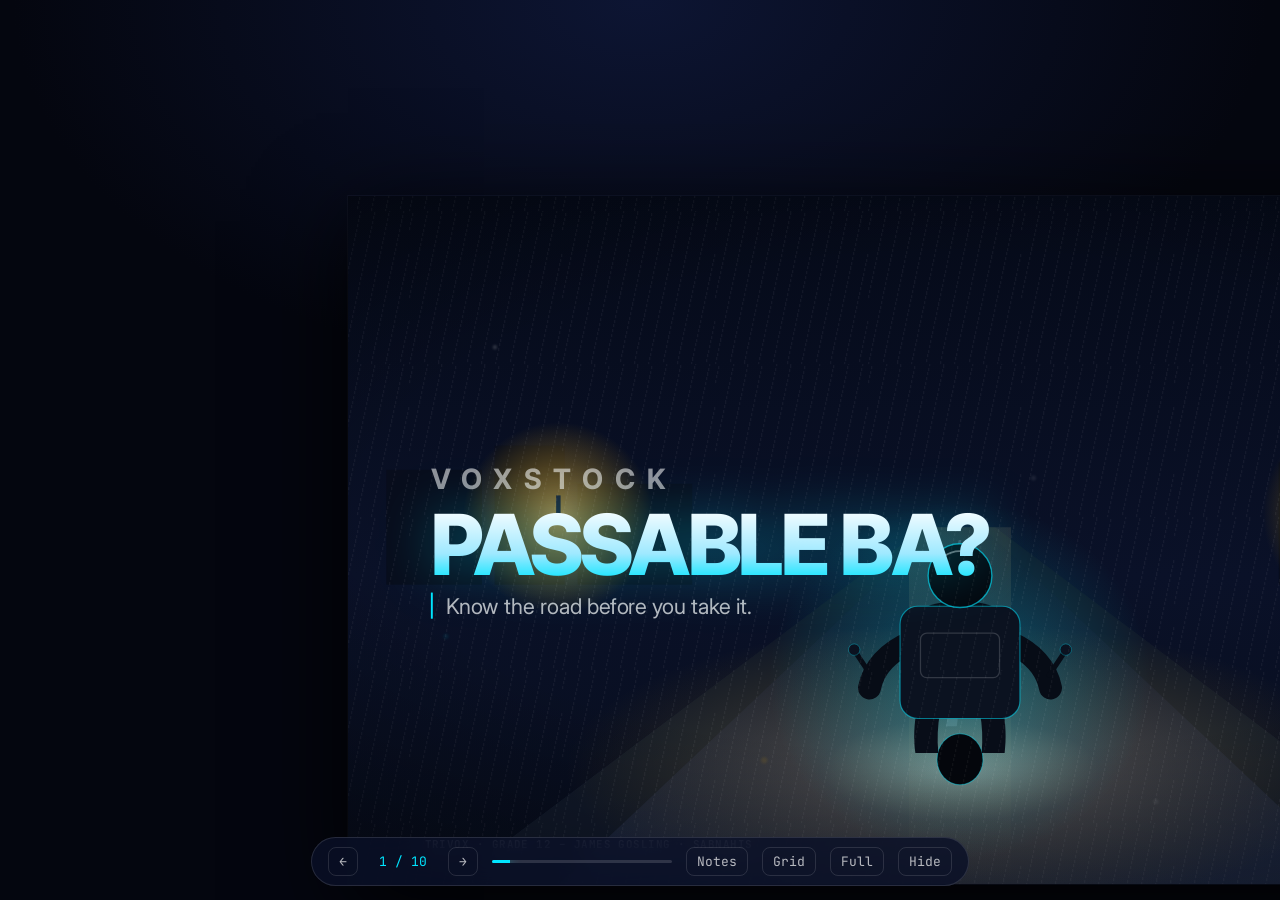
==== index.html @ be49adc2 "Build the Passable Ba? deck as a zero-dependency HTML presentation Implements all 10 slides from PAS" ====
<!doctype html>
<html lang="en">
<head>
<meta charset="utf-8">
<meta name="viewport" content="width=device-width, initial-scale=1">
<title>PASSABLE BA? — VOXSTOCK × TRIVOX</title>
<meta name="description" content="Passable Ba? — street-level flood monitoring and passability alerts for the Philippines. Cinematic pitch deck.">

<link rel="preconnect" href="https://fonts.googleapis.com">
<link rel="preconnect" href="https://fonts.gstatic.com" crossorigin>
<link href="https://fonts.googleapis.com/css2?family=Inter:wght@400;500;600;700&family=Inter+Tight:wght@600;700;800&family=JetBrains+Mono:wght@400;500;600&display=swap" rel="stylesheet">

<link rel="stylesheet" href="css/deck.css">
<link rel="stylesheet" href="css/scenes.css">
</head>
<body>

<!-- ==================================================================
     SVG SPRITE — shared instrument assets
     ================================================================== -->
<svg width="0" height="0" style="position:absolute" aria-hidden="true">
  <defs>
    <linearGradient id="sensorBody" x1="0" y1="0" x2="0.6" y2="1">
      <stop offset="0"   stop-color="#8a94a6"/>
      <stop offset="0.5" stop-color="#525b6e"/>
      <stop offset="1"   stop-color="#2b3140"/>
    </linearGradient>
  </defs>

  <symbol id="sensor-unit" viewBox="0 0 260 380">
    <rect x="10" y="92"  width="240" height="20" rx="7" fill="#232a38"/>
    <rect x="10" y="258" width="240" height="20" rx="7" fill="#232a38"/>
    <rect x="34" y="58" width="192" height="264" rx="24" fill="url(#sensorBody)" stroke="rgba(255,255,255,.20)" stroke-width="1.5"/>
    <rect x="34" y="58" width="192" height="48" rx="24" fill="rgba(255,255,255,.07)"/>
    <rect x="54" y="126" width="152" height="152" rx="16" fill="rgba(0,0,0,.30)"/>
    <circle cx="130" cy="178" r="31" fill="#151b28" stroke="rgba(0,229,255,.55)" stroke-width="2"/>
    <circle cx="130" cy="178" r="14" fill="rgba(0,229,255,.42)"/>
    <rect x="70" y="224" width="120" height="6" rx="3" fill="rgba(255,255,255,.15)"/>
    <rect x="70" y="240" width="120" height="6" rx="3" fill="rgba(255,255,255,.11)"/>
    <rect x="70" y="256" width="120" height="6" rx="3" fill="rgba(255,255,255,.08)"/>
    <circle cx="198" cy="86" r="7" fill="#00E5FF"/>
    <line x1="200" y1="58" x2="200" y2="20" stroke="#39424f" stroke-width="7" stroke-linecap="round"/>
    <circle cx="200" cy="15" r="8" fill="#00E5FF" opacity="0.85"/>
    <rect x="106" y="322" width="48" height="22" rx="7" fill="#232a38"/>
    <path d="M130 344 C130 366 170 366 170 380" stroke="#232a38" stroke-width="10" fill="none" stroke-linecap="round"/>
  </symbol>
</svg>

<div id="stage">
<div id="deck">

<!-- ==================================================================
     SLIDE 1 — YOU'RE 2 KM AWAY
     ================================================================== -->
<section class="slide s1" data-title="You're 2 km away" data-scene="Hook">
  <div class="s1-scene">
    <svg viewBox="0 0 1920 1080" width="100%" height="100%" preserveAspectRatio="xMidYMid slice">
      <defs>
        <linearGradient id="s1sky" x1="0" y1="0" x2="0" y2="1">
          <stop offset="0"   stop-color="#050A18"/>
          <stop offset="0.55" stop-color="#0A1128"/>
          <stop offset="1"   stop-color="#070d1c"/>
        </linearGradient>
        <linearGradient id="s1road" x1="0" y1="0" x2="0" y2="1">
          <stop offset="0"   stop-color="#0d1424"/>
          <stop offset="0.4" stop-color="#141c30"/>
          <stop offset="1"   stop-color="#1d2740"/>
        </linearGradient>
        <radialGradient id="s1head" cx="0.5" cy="0.5" r="0.5">
          <stop offset="0"   stop-color="#fff6d8" stop-opacity="0.85"/>
          <stop offset="0.35" stop-color="#ffd98a" stop-opacity="0.32"/>
          <stop offset="1"   stop-color="#ffb800" stop-opacity="0"/>
        </radialGradient>
        <radialGradient id="s1lamp" cx="0.5" cy="0.5" r="0.5">
          <stop offset="0"   stop-color="#ffc95e" stop-opacity="0.6"/>
          <stop offset="1"   stop-color="#ffb800" stop-opacity="0"/>
        </radialGradient>
        <radialGradient id="s1rim" cx="0.5" cy="0.5" r="0.5">
          <stop offset="0"   stop-color="#00E5FF" stop-opacity="0.30"/>
          <stop offset="1"   stop-color="#00E5FF" stop-opacity="0"/>
        </radialGradient>
        <linearGradient id="s1reflect" x1="0" y1="0" x2="0" y2="1">
          <stop offset="0" stop-color="#ffd98a" stop-opacity="0.30"/>
          <stop offset="1" stop-color="#ffd98a" stop-opacity="0"/>
        </linearGradient>
      </defs>

      <!-- sky -->
      <rect width="1920" height="1080" fill="url(#s1sky)"/>

      <!-- distant city silhouette -->
      <g fill="#080d1c" opacity="0.95">
        <rect x="60"   y="430" width="150" height="180"/>
        <rect x="230"  y="392" width="110" height="218"/>
        <rect x="360"  y="452" width="180" height="158"/>
        <rect x="1460" y="418" width="140" height="192"/>
        <rect x="1620" y="386" width="120" height="224"/>
        <rect x="1760" y="446" width="150" height="164"/>
      </g>

      <!-- streetlamps + bloom -->
      <g>
        <circle cx="330"  cy="505" r="150" fill="url(#s1lamp)"/>
        <circle cx="1600" cy="498" r="165" fill="url(#s1lamp)"/>
        <line x1="330"  y1="505" x2="330"  y2="470" stroke="#1b2334" stroke-width="7"/>
        <line x1="1600" y1="498" x2="1600" y2="462" stroke="#1b2334" stroke-width="7"/>
      </g>

      <!-- road -->
      <polygon points="905,520 1015,520 1760,1080 160,1080" fill="url(#s1road)"/>
      <!-- kerb lines -->
      <polygon points="905,520 925,520 330,1080 160,1080" fill="#101827" opacity="0.85"/>
      <polygon points="995,520 1015,520 1760,1080 1590,1080" fill="#101827" opacity="0.85"/>

      <!-- lane dashes -->
      <g fill="#38455f" opacity="0.75">
        <polygon points="958,540 962,540 958,566 952,566"/>
        <polygon points="957,586 963,586 958,626 950,626"/>
        <polygon points="956,652 964,652 957,712 946,712"/>
        <polygon points="954,744 966,744 955,832 938,832"/>
      </g>

      <!-- wet-asphalt headlight bleed -->
      <ellipse cx="960" cy="900" rx="620" ry="230" fill="url(#s1head)" opacity="0.55"/>
      <rect x="880" y="520" width="160" height="560" fill="url(#s1reflect)" opacity="0.35"/>

      <!-- rim glow behind the rider (cyan source, seeds the palette) -->
      <ellipse cx="960" cy="760" rx="300" ry="280" fill="url(#s1rim)"/>

      <!-- ============ RIDER SILHOUETTE (from behind) ============ -->
      <g>
        <!-- rear wheel -->
        <ellipse cx="960" cy="884" rx="36" ry="40" fill="#04060c"/>
        <ellipse cx="960" cy="884" rx="36" ry="40" fill="none" stroke="rgba(0,229,255,.42)" stroke-width="1.6"/>
        <!-- legs -->
        <path d="M916 742 C894 780 884 830 890 874 L926 874 C922 830 930 790 946 760 Z" fill="#080d18"/>
        <path d="M1004 742 C1026 780 1036 830 1030 874 L994 874 C998 830 990 790 974 760 Z" fill="#080d18"/>
        <!-- torso / shoulders -->
        <path d="M872 690 C872 656 906 636 960 636 C1014 636 1048 656 1048 690 L1048 764 C1048 792 1014 806 960 806 C906 806 872 792 872 764 Z" fill="#070c16"/>
        <!-- arms out to the bars -->
        <path d="M884 700 C846 716 824 742 818 772" stroke="#070c16" stroke-width="36" stroke-linecap="round" fill="none"/>
        <path d="M1036 700 C1074 716 1096 742 1102 772" stroke="#070c16" stroke-width="36" stroke-linecap="round" fill="none"/>
        <!-- delivery box (on the back, facing us) -->
        <rect x="866" y="644" width="188" height="176" rx="28" fill="#0b1220"/>
        <rect x="866" y="644" width="188" height="176" rx="28" fill="none" stroke="rgba(0,229,255,.50)" stroke-width="1.8"/>
        <rect x="898" y="686" width="124" height="70" rx="10" fill="none" stroke="rgba(255,255,255,.16)" stroke-width="2"/>
        <!-- helmet -->
        <circle cx="960" cy="596" r="50" fill="#04070e"/>
        <circle cx="960" cy="596" r="50" fill="none" stroke="rgba(0,229,255,.62)" stroke-width="2.2"/>
        <path d="M928 572 C938 560 954 556 966 558" stroke="rgba(255,255,255,.40)" stroke-width="3" fill="none" stroke-linecap="round"/>
        <!-- mirrors -->
        <line x1="820" y1="752" x2="796" y2="716" stroke="#070c16" stroke-width="8" stroke-linecap="round"/>
        <line x1="1100" y1="752" x2="1124" y2="716" stroke="#070c16" stroke-width="8" stroke-linecap="round"/>
        <circle cx="794" cy="712" r="9" fill="#0b1220" stroke="rgba(0,229,255,.35)" stroke-width="1.4"/>
        <circle cx="1126" cy="712" r="9" fill="#0b1220" stroke="rgba(0,229,255,.35)" stroke-width="1.4"/>
      </g>
    </svg>
  </div>

  <div class="rain-layer is-slow"></div>
  <div class="lens-bokeh"></div>

  <!-- build-in text sequence -->
  <div class="s1-beats" id="s1Beats">
    <span class="s1-beat build build-hold" style="--i:0">YOU'RE 2 KM AWAY.</span>
    <span class="s1-beat build build-hold" style="--i:9">IT'S RAINING.</span>
    <span class="s1-beat build build-hold" style="--i:18">YOUR MAP SAYS THE ROAD IS OPEN.</span>
    <span class="s1-beat is-question build build-hold" style="--i:27">BUT IS IT?</span>
  </div>

  <!-- brand lockup, arrives after the beats -->
  <div class="s1-lockup">
    <span class="s1-brand">VOXSTOCK</span>
    <span class="s1-product">PASSABLE BA?</span>
    <span class="s1-tagline">Know the road before you take it.</span>
  </div>
</section>

<!-- ==================================================================
     SLIDE 2 — THE INFORMATION GAP
     ================================================================== -->
<section class="slide s2" data-title="The information gap" data-scene="Problem">
  <div class="s2-split">
    <!-- left: phone in the rain, the only light source -->
    <div class="s2-left">
      <div class="rain-layer"></div>
      <div class="phone">
        <div class="phone-screen">
          <div class="phone-notch"></div>
          <div class="weather-app">
            <span class="wa-icon">🌧️</span>
            <span class="wa-temp">24°</span>
            <span class="wa-cond">Heavy Rain</span>
            <span class="wa-place">Metro Manila</span>
          </div>
        </div>
      </div>
    </div>

    <!-- right: the flooded street -->
    <div class="s2-right">
      <div class="rain-layer is-dense"></div>
      <svg viewBox="0 0 960 1080" width="100%" height="100%" preserveAspectRatio="xMidYMid slice"
           style="position:absolute;inset:0;z-index:2">
        <!-- kerb + road-ish geometry -->
        <path d="M0 700 L960 640 L960 760 L0 830 Z" fill="rgba(255,184,0,.08)"/>
        <!-- water surface -->
        <path d="M-40 812 C240 786 420 828 700 800 C840 786 920 806 1000 796 L1000 1120 L-40 1120 Z"
              fill="#1a1206" opacity="0.95"/>
        <path d="M-40 812 C240 786 420 828 700 800 C840 786 920 806 1000 796"
              stroke="rgba(255,184,0,.34)" stroke-width="2.5" fill="none"/>
        <!-- ripples -->
        <g stroke="rgba(255,214,130,.20)" stroke-width="2" fill="none">
          <path d="M120 880 C180 866 240 894 300 880"/>
          <path d="M420 940 C500 924 560 952 640 936"/>
          <path d="M680 1000 C760 986 820 1012 900 998"/>
          <path d="M40 1010 C110 998 160 1022 230 1010"/>
        </g>
        <!-- headlight streaks on the water -->
        <ellipse cx="470" cy="900" rx="300" ry="90" fill="#ffd98a" opacity="0.10"/>
      </svg>
    </div>
  </div>

  <!-- headline block -->
  <div class="s2-copy">
    <span class="kicker build" style="--i:0">The Information Gap</span>
    <h1 class="headline build" style="--i:1">THE WEATHER KNOWS IT'S RAINING.</h1>
    <h2 class="subheadline build" style="--i:2">BUT DOES IT KNOW YOUR ROAD?</h2>
    <p class="body-copy build" style="--i:3">
      General rain warnings tell you the storm is coming. Your street, your underpass, your route — still unknown.
    </p>
  </div>

  <!-- the three unknowns, straddling the seam -->
  <div class="s2-cards">
    <div class="s2-card build" style="--i:4">
      <span class="dot"></span> WATER LEVEL: UNKNOWN
    </div>
    <div class="s2-card build" style="--i:5">
      <span class="dot"></span> ROAD CONDITION: UNKNOWN
    </div>
    <div class="s2-card build" style="--i:6">
      <span class="dot"></span> MOTORCYCLE: ? &nbsp;·&nbsp; CAR: ? &nbsp;·&nbsp; ALTERNATE ROUTE: ?
    </div>
  </div>

  <div class="citation build" style="--i:7; left:120px; bottom:196px; max-width:640px">
    <strong>Source</strong> — PAGASA: an average of <strong>20 tropical cyclones</strong> enter the
    Philippine Area of Responsibility each year, about <strong>8–9</strong> crossing the country.
  </div>
</section>

<!-- ==================================================================
     SLIDE 3 — THE REVEAL
     ================================================================== -->
<section class="slide s3" data-title="The reveal" data-scene="Solution">
  <div class="s3-stage">
    <svg viewBox="0 0 1920 1080" width="100%" height="100%" preserveAspectRatio="xMidYMid slice">
      <defs>
        <linearGradient id="s3wall" x1="0" y1="0" x2="0" y2="1">
          <stop offset="0"   stop-color="#0c1424"/>
          <stop offset="0.6" stop-color="#121b2e"/>
          <stop offset="1"   stop-color="#0a1120"/>
        </linearGradient>
        <linearGradient id="s3water" x1="0" y1="0" x2="0" y2="1">
          <stop offset="0" stop-color="#0d2b3a"/>
          <stop offset="1" stop-color="#061520"/>
        </linearGradient>
        <radialGradient id="s3key" cx="0.5" cy="0.5" r="0.5">
          <stop offset="0" stop-color="#00E5FF" stop-opacity="0.26"/>
          <stop offset="1" stop-color="#00E5FF" stop-opacity="0"/>
        </radialGradient>
      </defs>

      <rect width="1920" height="1080" fill="url(#s3wall)"/>
      <!-- brick coursing on the wall -->
      <g stroke="rgba(255,255,255,.045)" stroke-width="2" fill="none">
        <line x1="0" y1="200" x2="1920" y2="200"/><line x1="0" y1="300" x2="1920" y2="300"/>
        <line x1="0" y1="400" x2="1920" y2="400"/><line x1="0" y1="500" x2="1920" y2="500"/>
        <line x1="0" y1="600" x2="1920" y2="600"/><line x1="0" y1="700" x2="1920" y2="700"/>
        <line x1="0" y1="800" x2="1920" y2="800"/><line x1="0" y1="900" x2="1920" y2="900"/>
        <line x1="400"  y1="200" x2="400"  y2="700"/><line x1="800"  y1="300" x2="800"  y2="800"/>
        <line x1="1200" y1="200" x2="1200" y2="700"/><line x1="1600" y1="300" x2="1600" y2="800"/>
      </g>
      <!-- cyan key light behind the sensor -->
      <circle cx="1320" cy="560" r="520" fill="url(#s3key)"/>
      <!-- flood water at 40 cm -->
      <rect x="0" y="816" width="1920" height="264" fill="url(#s3water)"/>
      <line x1="0" y1="816" x2="1920" y2="816" stroke="rgba(0,229,255,.34)" stroke-width="2.5"/>
      <!-- water reflection of the sensor -->
      <g opacity="0.30" transform="translate(1320,832) scale(1,-0.55) translate(-1320,-832)">
        <use href="#sensor-unit" x="1170" y="430" width="300" height="440"/>
      </g>
      <g stroke="rgba(0,229,255,.12)" stroke-width="2">
        <line x1="1050" y1="880" x2="1600" y2="880"/>
        <line x1="1100" y1="950" x2="1560" y2="950"/>
        <line x1="1160" y1="1020" x2="1520" y2="1020"/>
      </g>
    </svg>
  </div>

  <div class="rain-layer is-slow"></div>
  <div class="lens-bokeh"></div>

  <!-- the instrument -->
  <svg viewBox="0 0 260 380" style="position:absolute;left:1170px;top:430px;width:300px;height:440px;z-index:12">
    <use href="#sensor-unit"/>
  </svg>

  <div class="s3-holo build" style="--i:3">WATER LEVEL: 40 CM</div>

  <div class="s3-copy">
    <span class="kicker build" style="--i:0">The Solution</span>
    <h1 class="s3-brand build" style="--i:1">PASSABLE BA?</h1>
    <p class="body-copy build" style="--i:2">Street-level flood information, when you need it.</p>
  </div>

  <div class="s3-chain">
    <span class="s3-node build" style="--i:4">Sensor</span>
    <span class="s3-arrow build" style="--i:5">→</span>
    <span class="s3-node build" style="--i:6">📡</span>
    <span class="s3-arrow build" style="--i:7">→</span>
    <span class="s3-node build" style="--i:8">Voxstock Cloud</span>
    <span class="s3-arrow build" style="--i:9">→</span>
    <span class="s3-node build" style="--i:10">Passable Ba?</span>
  </div>
</section>

<!-- ==================================================================
     SLIDE 4 — SYSTEM ARCHITECTURE
     ================================================================== -->
<section class="slide s4" data-title="Five steps, no jargon" data-scene="How it works">
  <div class="s4-head">
    <span class="kicker build" style="--i:0">How It Works</span>
    <h1 class="headline build" style="--i:1">FIVE STEPS.<br>NO JARGON.</h1>
    <p class="body-copy build" style="--i:2">
      A sensor measures. A network sends. A server organises. A rule decides. A person acts.
    </p>
  </div>

  <div class="s4-stack">
    <div class="s4-slab build" style="--i:3">
      <span>
        <span class="name">Sensor</span><br>
        <span class="role">Measures water depth</span>
      </span>
      <span class="idx">01</span>
    </div>
    <div class="s4-slab build" style="--i:4">
      <span>
        <span class="name">Connectivity</span><br>
        <span class="role">Sends the number</span>
      </span>
      <span class="idx">02</span>
    </div>
    <div class="s4-slab build" style="--i:5">
      <span>
        <span class="name">Voxstock Cloud</span><br>
        <span class="role">Organises it</span>
      </span>
      <span class="idx">03</span>
    </div>
    <div class="s4-slab build" style="--i:6">
      <span>
        <span class="name">Passability Engine</span><br>
        <span class="role">Turns it into advice</span>
      </span>
      <span class="idx">04</span>
    </div>
    <div class="s4-slab build" style="--i:7">
      <span>
        <span class="name">User</span><br>
        <span class="role">Sees it and decides</span>
      </span>
      <span class="idx">05</span>
    </div>
  </div>

  <div class="citation build" style="--i:8; left:120px; bottom:196px; max-width:600px">
    <strong>Already exists</strong> — PAGASA and DOST river gauges monitor river level, e.g. Marikina City's
    three-stage alarm at the Sto. Niño Bridge gauge (15 m prepare · 16 m evacuate · 18 m forced evacuation).
    Passable Ba? proposes what they don't cover: <strong>street-level passability</strong>.
  </div>
</section>

<!-- ==================================================================
     SLIDE 5 — PRODUCT EXPERIENCE
     ================================================================== -->
<section class="slide s5" data-title="What you see at 40 cm" data-scene="Product">
  <div class="s5-stage"></div>
  <div class="rain-layer is-slow"></div>
  <div class="lens-bokeh"></div>

  <div class="s5-copy">
    <span class="kicker build" style="--i:0">The Product</span>
    <h1 class="headline build" style="--i:1">WHAT YOU SEE<br>AT 40 CM.</h1>
    <p class="body-copy build" style="--i:2">
      Four colours, one decision: go, slow down, turn around, or stop.
    </p>
    <div class="s5-legend">
      <span class="chip is-green build" style="--i:3"><span class="dot"></span>PASSABLE</span>
      <span class="chip build" style="--i:4; color:#FFD84D; border-color:rgba(255,216,77,.45)"><span class="dot"></span>CAUTION</span>
      <span class="chip is-amber build" style="--i:5"><span class="dot"></span>HIGH WATER</span>
      <span class="chip is-red build" style="--i:6"><span class="dot"></span>NOT PASSABLE</span>
    </div>
  </div>

  <!-- the phone -->
  <div class="phone s5-phone build" style="--i:2">
    <div class="phone-screen">
      <div class="phone-notch"></div>
      <svg viewBox="0 0 360 720" width="100%" height="100%" preserveAspectRatio="xMidYMid slice">
        <defs>
          <radialGradient id="s5glow" cx="0.5" cy="0.5" r="0.5">
            <stop offset="0" stop-color="#00E5FF" stop-opacity="0.5"/>
            <stop offset="1" stop-color="#00E5FF" stop-opacity="0"/>
          </radialGradient>
        </defs>
        <rect width="360" height="720" fill="#05080f"/>
        <!-- district blocks -->
        <g fill="#0b1220">
          <rect x="16"  y="130" width="120" height="86" rx="6"/>
          <rect x="152" y="130" width="90"  height="86" rx="6"/>
          <rect x="258" y="130" width="86"  height="120" rx="6"/>
          <rect x="16"  y="232" width="120" height="70" rx="6"/>
          <rect x="152" y="232" width="90"  height="104" rx="6"/>
          <rect x="16"  y="318" width="120" height="96" rx="6"/>
          <rect x="258" y="266" width="86"  height="148" rx="6"/>
          <rect x="152" y="352" width="90"  height="62" rx="6"/>
        </g>
        <!-- river -->
        <path d="M-20 470 C80 452 130 496 220 478 C290 464 330 486 380 474"
              stroke="#0a2434" stroke-width="34" fill="none"/>
        <path d="M-20 470 C80 452 130 496 220 478 C290 464 330 486 380 474"
              stroke="rgba(0,229,255,.16)" stroke-width="2" fill="none"/>
        <!-- roads -->
        <g stroke="#16233d" stroke-width="10" stroke-linecap="round">
          <line x1="144" y1="110" x2="144" y2="620"/>
          <line x1="248" y1="110" x2="248" y2="620"/>
          <line x1="0"   y1="222" x2="360" y2="222"/>
          <line x1="0"   y1="342" x2="360" y2="342"/>
          <line x1="0"   y1="530" x2="360" y2="518"/>
        </g>
        <g stroke="rgba(0,229,255,.10)" stroke-width="1.4">
          <line x1="144" y1="110" x2="144" y2="620"/>
          <line x1="0"   y1="222" x2="360" y2="222"/>
        </g>

        <!-- status markers -->
        <!-- red — the subject of the slide -->
        <circle cx="248" cy="342" r="46" fill="url(#s5glow)"/>
        <circle cx="248" cy="342" r="15" fill="#FF2D2D" stroke="#fff" stroke-width="3"/>
        <!-- green -->
        <circle cx="90"  cy="180" r="10" fill="#34E27A" stroke="rgba(255,255,255,.7)" stroke-width="2"/>
        <!-- amber -->
        <circle cx="300" cy="230" r="10" fill="#FFD84D" stroke="rgba(255,255,255,.7)" stroke-width="2"/>
        <circle cx="62"  cy="386" r="10" fill="#FFD84D" stroke="rgba(255,255,255,.7)" stroke-width="2"/>
        <!-- orange -->
        <circle cx="176" cy="470" r="10" fill="#FF9B2F" stroke="rgba(255,255,255,.7)" stroke-width="2"/>
        <!-- more green -->
        <circle cx="300" cy="560" r="10" fill="#34E27A" stroke="rgba(255,255,255,.7)" stroke-width="2"/>
        <circle cx="96"  cy="580" r="10" fill="#34E27A" stroke="rgba(255,255,255,.7)" stroke-width="2"/>
        <circle cx="200" cy="140" r="10" fill="#34E27A" stroke="rgba(255,255,255,.7)" stroke-width="2"/>

        <!-- you-are-here -->
        <circle cx="90" cy="470" r="22" fill="rgba(0,229,255,.22)"/>
        <circle cx="90" cy="470" r="9" fill="#00E5FF" stroke="#fff" stroke-width="3"/>
      </svg>

      <!-- app chrome -->
      <div style="position:absolute;inset:0;z-index:4;display:flex;flex-direction:column;justify-content:space-between;pointer-events:none">
        <div style="padding:44px 22px 16px;background:linear-gradient(180deg,rgba(4,7,14,.95),transparent)">
          <div style="font-family:var(--mono);font-size:11px;letter-spacing:.22em;color:var(--cyan);text-transform:uppercase">Passable Ba?</div>
          <div style="font-family:var(--display);font-size:19px;font-weight:700;color:#fff;margin-top:5px">Metro Manila · Live</div>
        </div>
        <div style="margin:14px;padding:14px 16px;border-radius:18px;background:rgba(8,13,26,.9);border:1px solid rgba(255,255,255,.14);backdrop-filter:blur(10px)">
          <div style="display:flex;gap:9px;align-items:center">
            <span style="width:9px;height:9px;border-radius:50%;background:#FF2D2D;box-shadow:0 0 10px #FF2D2D"></span>
            <span style="font-family:var(--mono);font-size:11px;letter-spacing:.1em;color:#ff8b8b;text-transform:uppercase">Marikina Flood Point #03</span>
          </div>
          <div style="font-family:var(--mono);font-size:24px;color:#fff;margin-top:8px">40 cm</div>
          <div style="font-size:11px;color:rgba(255,255,255,.5);margin-top:3px">Updated 2 minutes ago</div>
        </div>
      </div>
    </div>
  </div>

  <!-- push notification, further back -->
  <div class="s5-notif build" style="--i:4">
    <div class="app"><span class="dot"></span> Passable Ba? Alert</div>
    <div class="line">📍 Rizal Ave Underpass</div>
    <div class="line">🌊 Water Level: <strong style="color:#fff">40 cm</strong></div>
    <div class="line is-danger">🏍️ Motorcycles: <strong>NOT RECOMMENDED</strong></div>
    <div class="line is-warn">🚗 Cars: CAUTION</div>
    <div class="line" style="color:var(--ink-40);font-size:18px">🕐 Updated 2 minutes ago</div>
  </div>

  <!-- location detail, nearest to the lens -->
  <div class="s5-callout build" style="--i:5">
    <span class="loc">Marikina Flood Point #03</span>
    <span class="lvl">40 cm</span>
    <span class="rule"></span>
    <span class="chip is-red" style="font-size:19px">🏍️ NOT RECOMMENDED FOR MOTORCYCLES</span>
    <span class="chip is-amber" style="font-size:19px">🚗 CARS: CAUTION</span>
    <span style="font-family:var(--mono);font-size:17px;color:var(--ink-40)">UPDATED: 2 MINUTES AGO</span>
  </div>

  <div class="disclaimer build" style="--i:6; left:190px; bottom:196px; max-width:560px">
    <strong>Mockup</strong> — illustrative interface. Not a live system. "Marikina Flood Point #03" is a
    placeholder name, not a deployed unit.
  </div>
</section>

<!-- ==================================================================
     SLIDE 6 — ECOSYSTEM
     ================================================================== -->
<section class="slide s6" data-title="One road condition" data-scene="Who needs it">
  <div class="s6-head">
    <span class="kicker build" style="--i:0">Who Needs It</span>
    <h1 class="headline build" style="--i:1">ONE ROAD CONDITION.</h1>
    <h2 class="subheadline build" style="--i:2">MANY PEOPLE NEED TO KNOW.</h2>
  </div>

  <!-- light streams from the core outward -->
  <svg class="s6-streams" viewBox="0 0 1920 1080">
    <defs>
      <linearGradient id="s6beam" x1="0" y1="0" x2="1" y2="0">
        <stop offset="0" stop-color="#00E5FF" stop-opacity="0.55"/>
        <stop offset="1" stop-color="#00E5FF" stop-opacity="0.05"/>
      </linearGradient>
    </defs>
    <g stroke="url(#s6beam)" stroke-width="2" fill="none">
      <line x1="960" y1="583" x2="254"  y2="250"/>
      <line x1="960" y1="583" x2="234"  y2="680"/>
      <line x1="960" y1="583" x2="834"  y2="900"/>
      <line x1="960" y1="583" x2="1464" y2="900"/>
      <line x1="960" y1="583" x2="1694" y2="250"/>
      <line x1="960" y1="583" x2="1714" y2="680"/>
    </g>
  </svg>

  <!-- the shared map -->
  <div class="s6-core build" style="--i:3">
    <svg viewBox="0 0 620 460" width="100%" height="100%" preserveAspectRatio="xMidYMid slice">
      <defs>
        <radialGradient id="s6core" cx="0.5" cy="0.5" r="0.5">
          <stop offset="0" stop-color="#00E5FF" stop-opacity="0.24"/>
          <stop offset="1" stop-color="#00E5FF" stop-opacity="0"/>
        </radialGradient>
      </defs>
      <rect width="620" height="460" fill="#04070f"/>
      <circle cx="310" cy="230" r="300" fill="url(#s6core)"/>
      <g fill="#0b1526" stroke="rgba(0,229,255,.20)" stroke-width="1">
        <rect x="40"  y="60"  width="120" height="90" rx="5"/>
        <rect x="180" y="40"  width="100" height="110" rx="5"/>
        <rect x="300" y="70"  width="130" height="80" rx="5"/>
        <rect x="450" y="50"  width="120" height="120" rx="5"/>
        <rect x="60"  y="180" width="140" height="100" rx="5"/>
        <rect x="220" y="180" width="110" height="120" rx="5"/>
        <rect x="350" y="170" width="140" height="90" rx="5"/>
        <rect x="110" y="310" width="130" height="100" rx="5"/>
        <rect x="270" y="320" width="120" height="90" rx="5"/>
        <rect x="410" y="290" width="150" height="120" rx="5"/>
      </g>
      <g stroke="rgba(0,229,255,.34)" stroke-width="2">
        <line x1="0" y1="165" x2="620" y2="165"/>
        <line x1="0" y1="305" x2="620" y2="305"/>
        <line x1="198" y1="0" x2="198" y2="460"/>
        <line x1="338" y1="0" x2="338" y2="460"/>
      </g>
      <!-- live points -->
      <g>
        <circle cx="120" cy="120" r="6" fill="#34E27A"/>
        <circle cx="280" cy="240" r="8" fill="#FF2D2D"/>
        <circle cx="460" cy="200" r="6" fill="#FFD84D"/>
        <circle cx="380" cy="360" r="6" fill="#34E27A"/>
        <circle cx="160" cy="350" r="6" fill="#FF9B2F"/>
        <circle cx="520" cy="330" r="6" fill="#34E27A"/>
      </g>
    </svg>
  </div>

  <!-- six orbiting groups -->
  <div class="s6-orbit">
    <div class="s6-node build" style="--i:4"><span class="who">🏍 Delivery Riders</span><span class="pain">Trip wasted. Water deep.</span></div>
    <div class="s6-node build" style="--i:5"><span class="who">🚗 Commuters</span><span class="pain">No way to check ahead.</span></div>
    <div class="s6-node build" style="--i:6"><span class="who">🚚 Logistics &amp; Trucking</span><span class="pain">Delays. Damaged cargo.</span></div>
    <div class="s6-node is-warn build" style="--i:7"><span class="who">🏫 Schools</span><span class="pain">Is it safe to hold class?</span></div>
    <div class="s6-node build" style="--i:8"><span class="who">🏭 Businesses</span><span class="pain">Staff can't get in.</span></div>
    <div class="s6-node build" style="--i:9"><span class="who">🏛 Barangays &amp; LGUs</span><span class="pain">Few extra eyes on the road.</span></div>
  </div>
</section>

<!-- ==================================================================
     SLIDE 7 — BUSINESS MODEL
     ================================================================== -->
<section class="slide s7" data-title="How it earns" data-scene="Business model">
  <div class="s7-flow">
    <svg viewBox="0 0 1200 700" width="1200" height="700">
      <defs>
        <marker id="arrowC" viewBox="0 0 12 12" refX="6" refY="6" markerWidth="7" markerHeight="7" orient="auto">
          <path d="M1 1 L11 6 L1 11 z" fill="#00E5FF" opacity="0.75"/>
        </marker>
      </defs>
      <g fill="none" stroke="rgba(0,229,255,.42)" stroke-width="2.4" marker-end="url(#arrowC)">
        <path d="M600 90 A 260 260 0 0 1 825 480"/>
        <path d="M775 520 A 260 260 0 0 1 425 520"/>
        <path d="M375 480 A 260 260 0 0 1 600 90"/>
      </g>
      <g fill="rgba(0,229,255,.86)" font-family="'JetBrains Mono', monospace" font-size="21" letter-spacing="1.5" text-anchor="middle">
        <text x="600" y="66">CUSTOMERS PAY</text>
        <text x="905" y="530">WE MAINTAIN SENSORS + PLATFORM</text>
        <text x="300" y="530">REAL-TIME INFORMATION DELIVERED</text>
      </g>
    </svg>
  </div>

  <div class="s7-head">
    <span class="kicker build" style="--i:0">Business Model</span>
    <h1 class="headline build" style="--i:1">HOW IT EARNS.</h1>
    <div class="s7-label build" style="--i:2">Proposed initial pricing — not market-established</div>
    <p class="body-copy build" style="--i:3; text-align:center">
      Three customers, one platform, and a recurring reason to keep the sensors alive.
    </p>
  </div>

  <div class="s7-tiers">
    <div class="s7-tier build" style="--i:4">
      <span class="who">Individual · Riders</span>
      <span class="price">₱50–₱100</span>
      <span class="note">per month · proposed</span>
    </div>
    <div class="s7-tier build" style="--i:5">
      <span class="who">Business</span>
      <span class="price">~₱5,000</span>
      <span class="note">per month · proposed</span>
    </div>
    <div class="s7-tier build" style="--i:6">
      <span class="who">Barangay · LGU</span>
      <span class="price">Annual service contract</span>
      <span class="note">proposed</span>
    </div>
  </div>

  <div class="s7-secondary">
    <span class="chip build" style="--i:7">Sensor installation</span>
    <span class="chip build" style="--i:8">Maintenance contracts</span>
    <span class="chip build" style="--i:9">Business dashboards</span>
    <span class="chip build" style="--i:10">API / data access</span>
  </div>
</section>

<!-- ==================================================================
     SLIDE 8 — MVP ROADMAP
     ================================================================== -->
<section class="slide s8" data-title="5–10 sensors, 1 city, 30 days" data-scene="MVP">
  <div class="s8-city">
    <svg viewBox="0 0 1080 620">
      <defs>
        <linearGradient id="s8grid" x1="0" y1="0" x2="0" y2="1">
          <stop offset="0" stop-color="#0d1730"/>
          <stop offset="1" stop-color="#070c1c"/>
        </linearGradient>
        <radialGradient id="s8pulse" cx="0.5" cy="0.5" r="0.5">
          <stop offset="0" stop-color="#00E5FF" stop-opacity="0.65"/>
          <stop offset="1" stop-color="#00E5FF" stop-opacity="0"/>
        </radialGradient>
      </defs>
      <rect width="1080" height="620" rx="20" fill="url(#s8grid)" stroke="rgba(0,229,255,.24)" stroke-width="2"/>
      <g fill="#101c34" stroke="rgba(0,229,255,.14)" stroke-width="1.5">
        <rect x="60"  y="60"  width="190" height="130" rx="8"/>
        <rect x="290" y="40"  width="160" height="150" rx="8"/>
        <rect x="490" y="70"  width="210" height="120" rx="8"/>
        <rect x="740" y="50"  width="180" height="140" rx="8"/>
        <rect x="90"  y="230" width="170" height="140" rx="8"/>
        <rect x="300" y="240" width="150" height="150" rx="8"/>
        <rect x="490" y="230" width="200" height="130" rx="8"/>
        <rect x="730" y="240" width="190" height="150" rx="8"/>
        <rect x="140" y="410" width="180" height="140" rx="8"/>
        <rect x="360" y="420" width="160" height="130" rx="8"/>
        <rect x="560" y="400" width="170" height="150" rx="8"/>
        <rect x="770" y="430" width="160" height="120" rx="8"/>
      </g>
      <g stroke="rgba(0,229,255,.40)" stroke-width="2.5">
        <line x1="0" y1="205" x2="1080" y2="205"/>
        <line x1="0" y1="395" x2="1080" y2="395"/>
        <line x1="275" y1="0" x2="275" y2="620"/>
        <line x1="470" y1="0" x2="470" y2="620"/>
        <line x1="710" y1="0" x2="710" y2="620"/>
      </g>
      <!-- candidate sensor points -->
      <g>
        <circle cx="160" cy="140" r="34" fill="url(#s8pulse)"/>
        <circle cx="160" cy="140" r="10" fill="#00E5FF" stroke="#fff" stroke-width="2.5"/>
        <circle cx="620" cy="180" r="34" fill="url(#s8pulse)"/>
        <circle cx="620" cy="180" r="10" fill="#00E5FF" stroke="#fff" stroke-width="2.5"/>
        <circle cx="430" cy="470" r="34" fill="url(#s8pulse)"/>
        <circle cx="430" cy="470" r="10" fill="#00E5FF" stroke="#fff" stroke-width="2.5"/>
        <circle cx="860" cy="320" r="34" fill="url(#s8pulse)"/>
        <circle cx="860" cy="320" r="10" fill="#00E5FF" stroke="#fff" stroke-width="2.5"/>
        <circle cx="250" cy="350" r="26" fill="url(#s8pulse)"/>
        <circle cx="250" cy="350" r="8" fill="#00E5FF" stroke="#fff" stroke-width="2.5"/>
      </g>
      <!-- the route threading the points -->
      <path d="M160 140 L250 350 L430 470 L620 180 L860 320"
            stroke="rgba(0,229,255,.6)" stroke-width="2.5" stroke-dasharray="10 12" fill="none"/>
    </svg>
  </div>

  <div class="s8-lockup">
    <span class="fig build" style="--i:0">5–10 SENSORS</span>
    <span class="sep build" style="--i:1">·</span>
    <span class="fig build" style="--i:2">1 CITY</span>
    <span class="sep build" style="--i:3">·</span>
    <span class="fig build" style="--i:4">30 DAYS</span>
  </div>

  <p class="body-copy s8-copy build" style="--i:5">
    Before we scale, we prove it works — on one street, with real water, real riders, real data.
  </p>

  <div class="s8-pilots">
    <div class="s8-pilot-row">
      <span class="chip build" style="--i:6">Marikina</span>
      <span class="chip build" style="--i:7">Pasig</span>
      <span class="chip build" style="--i:8">Cagayan de Oro</span>
    </div>
    <div class="disclaimer build" style="--i:9; position:static; max-width:none; border-left:none; padding-left:0">
      Examples only — no partnerships exist yet.
    </div>
  </div>

  <div class="s8-timeline">
    <div class="s8-step build" style="--i:10"><span class="num">01</span><span class="lbl">Identify flood-prone locations</span></div>
    <div class="s8-step build" style="--i:11"><span class="num">02</span><span class="lbl">Partner with barangay / owner</span></div>
    <div class="s8-step build" style="--i:12"><span class="num">03</span><span class="lbl">Install 5–10 sensors</span></div>
    <div class="s8-step build" style="--i:13"><span class="num">04</span><span class="lbl">Collect real-world data</span></div>
    <div class="s8-step build" style="--i:14"><span class="num">05</span><span class="lbl">Test accuracy + user response</span></div>
    <div class="s8-step build" style="--i:15"><span class="num">06</span><span class="lbl">Improve, then scale</span></div>
  </div>
</section>

<!-- ==================================================================
     SLIDE 9 — CHALLENGES & SOLUTIONS
     ================================================================== -->
<section class="slide s9" data-title="We don't ignore the risks" data-scene="Risks">
  <div class="rain-layer is-dense"></div>
  <div class="lens-bokeh"></div>

  <!-- one sensor, alone, in the rain -->
  <div class="s9-sensor">
    <svg viewBox="0 0 340 560" width="100%">
      <defs>
        <linearGradient id="s9post" x1="0" y1="0" x2="1" y2="0">
          <stop offset="0" stop-color="#1a2030"/>
          <stop offset="0.5" stop-color="#2c3444"/>
          <stop offset="1" stop-color="#151b28"/>
        </linearGradient>
        <radialGradient id="s9work" cx="0.5" cy="0.2" r="0.7">
          <stop offset="0" stop-color="#FFB800" stop-opacity="0.34"/>
          <stop offset="1" stop-color="#FFB800" stop-opacity="0"/>
        </radialGradient>
      </defs>
      <ellipse cx="170" cy="200" rx="240" ry="320" fill="url(#s9work)"/>
      <rect x="120" y="330" width="100" height="230" fill="url(#s9post)"/>
      <rect x="96" y="316" width="148" height="22" rx="6" fill="#232a38"/>
      <use href="#sensor-unit" x="60" y="40" width="220" height="320"/>
      <!-- rising water -->
      <path d="M-20 500 C60 488 130 512 220 496 C280 486 330 502 380 494 L380 580 L-20 580 Z"
            fill="#0a1420"/>
      <path d="M-20 500 C60 488 130 512 220 496 C280 486 330 502 380 494"
            stroke="rgba(0,229,255,.32)" stroke-width="2.5" fill="none"/>
    </svg>
  </div>

  <div class="s9-copy">
    <span class="kicker build" style="--i:0">Challenges &amp; Solutions</span>
    <h1 class="headline build" style="--i:1">WE DON'T IGNORE THE RISKS.</h1>
    <h2 class="subheadline build" style="--i:2">WE DESIGN AROUND THEM.</h2>
    <p class="body-copy build" style="--i:3">Every failure below has an answer built into the plan.</p>
  </div>

  <div class="s9-cards">
    <div class="s9-card build" style="--i:4"><span class="risk">Sensor theft</span><span class="div"></span><span class="fix">Secure mounting + barangay partnership</span></div>
    <div class="s9-card build" style="--i:5"><span class="risk">Vandalism</span><span class="div"></span><span class="fix">Protected enclosure</span></div>
    <div class="s9-card build" style="--i:6"><span class="risk">Bad readings</span><span class="div"></span><span class="fix">Calibration + multiple measurements</span></div>
    <div class="s9-card build" style="--i:7"><span class="risk">Network failure</span><span class="div"></span><span class="fix">Local storage + backup connectivity</span></div>
    <div class="s9-card build" style="--i:8"><span class="risk">Power failure</span><span class="div"></span><span class="fix">Battery / solar backup</span></div>
    <div class="s9-card build" style="--i:9"><span class="risk">Permission</span><span class="div"></span><span class="fix">Partner with barangay / LGU / owner</span></div>
    <div class="s9-card build" style="--i:10"><span class="risk">Maintenance</span><span class="div"></span><span class="fix">Scheduled inspections</span></div>
    <div class="s9-card build" style="--i:11"><span class="risk">False alerts</span><span class="div"></span><span class="fix">Data validation + sensor health monitoring</span></div>
  </div>
</section>

<!-- ==================================================================
     SLIDE 10 — FINAL VISION
     ================================================================== -->
<section class="slide s10" data-title="Know before you go" data-scene="Vision">
  <div class="s10-scene">
    <svg viewBox="0 0 1920 1080" width="100%" height="100%" preserveAspectRatio="xMidYMid slice">
      <defs>
        <linearGradient id="s10sky" x1="0" y1="0" x2="0" y2="1">
          <stop offset="0"   stop-color="#050A18"/>
          <stop offset="0.6" stop-color="#0A1128"/>
          <stop offset="1"   stop-color="#070d1c"/>
        </linearGradient>
        <linearGradient id="s10road" x1="0" y1="0" x2="0" y2="1">
          <stop offset="0" stop-color="#0d1424"/>
          <stop offset="1" stop-color="#1b2540"/>
        </linearGradient>
        <radialGradient id="s10head" cx="0.5" cy="0.5" r="0.5">
          <stop offset="0" stop-color="#fff6d8" stop-opacity="0.7"/>
          <stop offset="1" stop-color="#ffb800" stop-opacity="0"/>
        </radialGradient>
      </defs>
      <rect width="1920" height="1080" fill="url(#s10sky)"/>
      <g fill="#080d1c">
        <rect x="60" y="430" width="150" height="180"/><rect x="230" y="392" width="110" height="218"/>
        <rect x="360" y="452" width="180" height="158"/><rect x="1460" y="418" width="140" height="192"/>
        <rect x="1620" y="386" width="120" height="224"/><rect x="1760" y="446" width="150" height="164"/>
      </g>
      <polygon points="905,520 1015,520 1760,1080 160,1080" fill="url(#s10road)"/>
      <ellipse cx="960" cy="920" rx="620" ry="220" fill="url(#s10head)" opacity="0.4"/>

      <!-- the flood ahead -->
      <path d="M-40 900 C300 878 520 918 900 894 C1250 872 1500 906 1960 884 L1960 1120 L-40 1120 Z"
            fill="#0a1420"/>
      <path d="M-40 900 C300 878 520 918 900 894 C1250 872 1500 906 1960 884"
            stroke="rgba(255,45,45,.45)" stroke-width="3" fill="none"/>

      <!-- same rider, now stopped short of the water -->
      <g transform="translate(960,660) scale(0.86) translate(-960,-660)">
        <ellipse cx="960" cy="884" rx="36" ry="40" fill="#04060c" stroke="rgba(0,229,255,.42)" stroke-width="1.6"/>
        <path d="M916 742 C894 780 884 830 890 874 L926 874 C922 830 930 790 946 760 Z" fill="#080d18"/>
        <path d="M1004 742 C1026 780 1036 830 1030 874 L994 874 C998 830 990 790 974 760 Z" fill="#080d18"/>
        <path d="M872 690 C872 656 906 636 960 636 C1014 636 1048 656 1048 690 L1048 764 C1048 792 1014 806 960 806 C906 806 872 792 872 764 Z" fill="#070c16"/>
        <path d="M884 700 C846 716 824 742 818 772" stroke="#070c16" stroke-width="36" stroke-linecap="round" fill="none"/>
        <path d="M1036 700 C1074 716 1096 742 1102 772" stroke="#070c16" stroke-width="36" stroke-linecap="round" fill="none"/>
        <rect x="866" y="644" width="188" height="176" rx="28" fill="#0b1220" stroke="rgba(0,229,255,.5)" stroke-width="1.8"/>
        <circle cx="960" cy="596" r="50" fill="#04070e" stroke="rgba(0,229,255,.62)" stroke-width="2.2"/>
      </g>

      <!-- the alternate route, glowing cyan -->
      <path d="M760 880 C560 820 420 700 300 560 C210 456 150 380 80 300"
            stroke="#00E5FF" stroke-width="7" fill="none" stroke-linecap="round"
            opacity="0.95" style="filter:drop-shadow(0 0 18px rgba(0,229,255,.9))"/>
      <path d="M760 880 C560 820 420 700 300 560 C210 456 150 380 80 300"
            stroke="#fff" stroke-width="2" fill="none" stroke-linecap="round" opacity="0.7"/>
    </svg>
  </div>

  <div class="rain-layer is-slow"></div>
  <div class="lens-bokeh"></div>

  <!-- the camera pulls up: road dissolves into the city map, sensors ignite -->
  <div class="s10-dissolve"></div>
  <div class="s10-map">
    <svg viewBox="0 0 1900 760">
      <defs>
        <radialGradient id="s10spark" cx="0.5" cy="0.5" r="0.5">
          <stop offset="0" stop-color="#00E5FF" stop-opacity="1"/>
          <stop offset="0.4" stop-color="#00E5FF" stop-opacity="0.5"/>
          <stop offset="1" stop-color="#00E5FF" stop-opacity="0"/>
        </radialGradient>
      </defs>
      <g stroke="rgba(0,229,255,.20)" stroke-width="1.6">
        <line x1="0" y1="120" x2="1900" y2="120"/><line x1="0" y1="260" x2="1900" y2="260"/>
        <line x1="0" y1="400" x2="1900" y2="400"/><line x1="0" y1="540" x2="1900" y2="540"/>
        <line x1="0" y1="680" x2="1900" y2="680"/>
        <line x1="240" y1="0" x2="240" y2="760"/><line x1="520" y1="0" x2="520" y2="760"/>
        <line x1="800" y1="0" x2="800" y2="760"/><line x1="1080" y1="0" x2="1080" y2="760"/>
        <line x1="1360" y1="0" x2="1360" y2="760"/><line x1="1640" y1="0" x2="1640" y2="760"/>
      </g>
      <g class="sparks">
        <!-- 36 sensor points, igniting outward from centre -->
        <circle class="spark" style="--d:0"  cx="950"  cy="400" r="7" fill="url(#s10spark)"/>
        <circle class="spark" style="--d:1"  cx="820"  cy="330" r="7" fill="url(#s10spark)"/>
        <circle class="spark" style="--d:2"  cx="1080" cy="330" r="7" fill="url(#s10spark)"/>
        <circle class="spark" style="--d:3"  cx="820"  cy="470" r="7" fill="url(#s10spark)"/>
        <circle class="spark" style="--d:4"  cx="1080" cy="470" r="7" fill="url(#s10spark)"/>
        <circle class="spark" style="--d:5"  cx="690"  cy="260" r="6" fill="url(#s10spark)"/>
        <circle class="spark" style="--d:6"  cx="1210" cy="260" r="6" fill="url(#s10spark)"/>
        <circle class="spark" style="--d:7"  cx="690"  cy="540" r="6" fill="url(#s10spark)"/>
        <circle class="spark" style="--d:8"  cx="1210" cy="540" r="6" fill="url(#s10spark)"/>
        <circle class="spark" style="--d:9"  cx="560"  cy="190" r="6" fill="url(#s10spark)"/>
        <circle class="spark" style="--d:10" cx="1340" cy="190" r="6" fill="url(#s10spark)"/>
        <circle class="spark" style="--d:11" cx="560"  cy="610" r="6" fill="url(#s10spark)"/>
        <circle class="spark" style="--d:12" cx="1340" cy="610" r="6" fill="url(#s10spark)"/>
        <circle class="spark" style="--d:13" cx="430"  cy="320" r="5" fill="url(#s10spark)"/>
        <circle class="spark" style="--d:14" cx="1470" cy="320" r="5" fill="url(#s10spark)"/>
        <circle class="spark" style="--d:15" cx="430"  cy="480" r="5" fill="url(#s10spark)"/>
        <circle class="spark" style="--d:16" cx="1470" cy="480" r="5" fill="url(#s10spark)"/>
        <circle class="spark" style="--d:17" cx="300"  cy="200" r="5" fill="url(#s10spark)"/>
        <circle class="spark" style="--d:18" cx="1600" cy="200" r="5" fill="url(#s10spark)"/>
        <circle class="spark" style="--d:19" cx="300"  cy="600" r="5" fill="url(#s10spark)"/>
        <circle class="spark" style="--d:20" cx="1600" cy="600" r="5" fill="url(#s10spark)"/>
        <circle class="spark" style="--d:21" cx="180"  cy="360" r="5" fill="url(#s10spark)"/>
        <circle class="spark" style="--d:22" cx="1720" cy="360" r="5" fill="url(#s10spark)"/>
        <circle class="spark" style="--d:23" cx="180"  cy="520" r="5" fill="url(#s10spark)"/>
        <circle class="spark" style="--d:24" cx="1720" cy="520" r="5" fill="url(#s10spark)"/>
        <circle class="spark" style="--d:25" cx="80"   cy="180" r="4" fill="url(#s10spark)"/>
        <circle class="spark" style="--d:26" cx="1820" cy="180" r="4" fill="url(#s10spark)"/>
        <circle class="spark" style="--d:27" cx="80"   cy="660" r="4" fill="url(#s10spark)"/>
        <circle class="spark" style="--d:28" cx="1820" cy="660" r="4" fill="url(#s10spark)"/>
        <circle class="spark" style="--d:29" cx="950"  cy="140" r="4" fill="url(#s10spark)"/>
        <circle class="spark" style="--d:30" cx="950"  cy="660" r="4" fill="url(#s10spark)"/>
        <circle class="spark" style="--d:31" cx="380"  cy="120" r="4" fill="url(#s10spark)"/>
        <circle class="spark" style="--d:32" cx="1520" cy="120" r="4" fill="url(#s10spark)"/>
        <circle class="spark" style="--d:33" cx="380"  cy="700" r="4" fill="url(#s10spark)"/>
        <circle class="spark" style="--d:34" cx="1520" cy="700" r="4" fill="url(#s10spark)"/>
        <circle class="spark" style="--d:35" cx="950"  cy="400" r="12" fill="url(#s10spark)"/>
      </g>
    </svg>
  </div>

  <div class="s10-copy">
    <span class="kicker build" style="--i:0">The Vision</span>
    <span class="s10-line build" style="--i:1">DON'T JUST KNOW IF IT'S RAINING.</span>
    <span class="s10-line is-cyan build" style="--i:2">KNOW IF THE ROAD IS PASSABLE.</span>
  </div>

  <div class="s10-end">
    <span class="s10-brand">PASSABLE BA?</span>
    <span class="s10-tag">Know before you go.</span>
    <span class="s10-members">
      VOXSTOCK · TRIVOX — Versoza, Azhley Nicole D. · Abique, Breian I. · Profeta, Dref Nicolo F.<br>
      Sablayan National Comprehensive High School (SABNAHIS) · Grade 12 – James Gosling
    </span>
  </div>

  <div class="fade-to-black"></div>
</section>

</div><!-- /#deck -->
</div><!-- /#stage -->

<!-- ==================================================================
     HUD
     ================================================================== -->
<div id="hud">
  <button id="prev" title="Previous (←)">←</button>
  <span id="counter">1 / 10</span>
  <button id="next" title="Next (→)">→</button>
  <div id="progress-rail"><div id="progress-bar"></div></div>
  <button id="btn-notes" title="Speaker notes (N)">Notes</button>
  <button id="btn-grid" title="Overview (G)">Grid</button>
  <button id="btn-full" title="Fullscreen (F)">Full</button>
  <button id="btn-hud" title="Hide controls (H)">Hide</button>
</div>

<!-- ==================================================================
     SPEAKER NOTES
     ================================================================== -->
<aside id="notes" aria-hidden="true">
  <div class="notes-head">
    <span class="label">Speaker notes</span>
    <span style="flex:1"></span>
    <button id="notes-close" style="padding:6px 10px;border:1px solid rgba(255,255,255,.14);border-radius:8px">Close</button>
  </div>
  <div class="notes-body">
    <div class="notes-title" id="notes-title">—</div>
    <div class="notes-text" id="notes-text">No slide selected.</div>
    <div class="notes-cue" id="notes-cue"></div>
  </div>
</aside>

<!-- ==================================================================
     OVERVIEW GRID
     ================================================================== -->
<div id="overview"><div class="ov-grid" id="ov-grid"></div></div>

<script src="js/deck.js"></script>
</body>
</html>
---- css/deck.css ----
/* ==================================================================
   PASSABLE BA? — cinematic deck
   Design system + shared chrome
   VOXSTOCK × TRIVOX · SABNAHIS
   ================================================================== */

/* ---------- tokens ---------- */
:root {
  /* palette — locked to the master prompt */
  --navy:        #0A1128;
  --navy-deep:   #050A18;
  --navy-lift:   #0F1A3C;
  --white:       #FFFFFF;
  --cyan:        #00E5FF;
  --amber:       #FFB800;
  --red:         #FF2D2D;

  --ink-70: rgba(255,255,255,.70);
  --ink-55: rgba(255,255,255,.55);
  --ink-40: rgba(255,255,255,.40);

  --glass-fill:   rgba(255,255,255,.065);
  --glass-line:   rgba(255,255,255,.20);
  --glass-blur:   12px;
  --card-radius:  24px;

  --cyan-glow:    0 0 40px rgba(0,229,255,.15);
  --amber-glow:   0 0 40px rgba(255,184,0,.14);

  --mono: "JetBrains Mono", "IBM Plex Mono", ui-monospace, SFMono-Regular, Menlo, Consolas, monospace;
  --body: "Inter", system-ui, -apple-system, "Segoe UI", Roboto, sans-serif;
  --display: "Inter Tight", "Archivo Black", "Inter", system-ui, sans-serif;

  --ease: cubic-bezier(.22,.61,.36,1);
}

/* ---------- reset ---------- */
* { margin: 0; padding: 0; box-sizing: border-box; }

html, body {
  height: 100%;
  background: #000;
  overflow: hidden;
  font-family: var(--body);
  -webkit-font-smoothing: antialiased;
  text-rendering: optimizeLegibility;
}

button { font: inherit; color: inherit; background: none; border: none; cursor: pointer; }

/* ==================================================================
   STAGE — 1920×1080 canvas, scaled to fit
   ================================================================== */

#stage {
  position: fixed;
  inset: 0;
  display: grid;
  place-items: center;
  background:
    radial-gradient(70% 60% at 50% 0%, #0d1533 0%, #04060f 70%),
    #000;
}

#deck {
  position: relative;
  width: 1920px;
  height: 1080px;
  transform-origin: center center;
  transform: scale(var(--scale, 1));
  background: var(--navy);
  overflow: hidden;
  box-shadow: 0 40px 140px rgba(0,0,0,.9), 0 0 0 1px rgba(255,255,255,.06);
}

/* ---------- slide base ---------- */
.slide {
  position: absolute;
  inset: 0;
  display: flex;
  flex-direction: column;
  padding: 96px 120px 150px;
  background: var(--navy);
  color: var(--white);
  opacity: 0;
  visibility: hidden;
  transition: opacity .55s var(--ease), visibility .55s;
  overflow: hidden;
}

.slide.is-active {
  opacity: 1;
  visibility: visible;
  z-index: 2;
}

/* every slide carries a vignette so the frame never reads flat */
.slide::after {
  content: "";
  position: absolute;
  inset: 0;
  pointer-events: none;
  background: radial-gradient(115% 85% at 50% 45%, transparent 42%, rgba(0,0,0,.62) 100%);
  z-index: 40;
}

/* ==================================================================
   SHARED TYPE
   ================================================================== */

.kicker {
  font-size: 22px;
  font-weight: 700;
  letter-spacing: .22em;
  text-transform: uppercase;
  color: var(--cyan);
}

h1, h2, h3 { font-family: var(--display); font-weight: 700; letter-spacing: -.02em; }

.headline {
  font-size: 92px;
  line-height: 1.02;
  max-width: 20ch;
}

.headline-sm { font-size: 74px; }

.subheadline {
  font-family: var(--display);
  font-size: 68px;
  font-weight: 600;
  line-height: 1.06;
  letter-spacing: -.02em;
  color: var(--cyan);
}

.body-copy {
  font-size: 34px;
  line-height: 1.42;
  font-weight: 400;
  color: var(--ink-70);
  max-width: 34ch;
}

.mono { font-family: var(--mono); }

/* ==================================================================
   GLASS CARDS — the signature surface
   ================================================================== */

.glass {
  position: relative;
  background: var(--glass-fill);
  backdrop-filter: blur(var(--glass-blur)) saturate(140%);
  -webkit-backdrop-filter: blur(var(--glass-blur)) saturate(140%);
  border: 1px solid var(--glass-line);
  border-radius: var(--card-radius);
  box-shadow: var(--cyan-glow), inset 0 1px 0 rgba(255,255,255,.08);
}

.glass.is-amber {
  border-color: rgba(255,184,0,.42);
  box-shadow: var(--amber-glow), inset 0 1px 0 rgba(255,255,255,.08);
}

.glass.is-red {
  border-color: rgba(255,45,45,.48);
  box-shadow: 0 0 40px rgba(255,45,45,.16), inset 0 1px 0 rgba(255,255,255,.08);
}

/* ==================================================================
   CHIPS / TAGS
   ================================================================== */

.chip {
  display: inline-flex;
  align-items: center;
  gap: 10px;
  font-family: var(--mono);
  font-size: 20px;
  font-weight: 500;
  letter-spacing: .04em;
  padding: 10px 16px;
  border-radius: 999px;
  background: rgba(255,255,255,.05);
  border: 1px solid rgba(255,255,255,.16);
  color: var(--ink-70);
  white-space: nowrap;
}

.chip.is-cyan  { color: var(--cyan);  border-color: rgba(0,229,255,.4);  background: rgba(0,229,255,.07); }
.chip.is-amber { color: var(--amber); border-color: rgba(255,184,0,.42); background: rgba(255,184,0,.07); }
.chip.is-red   { color: var(--red);   border-color: rgba(255,45,45,.45); background: rgba(255,45,45,.08); }
.chip.is-green { color: #34E27A;      border-color: rgba(52,226,122,.4); background: rgba(52,226,122,.07); }

.dot {
  width: 12px; height: 12px;
  border-radius: 50%;
  background: currentColor;
  flex: 0 0 auto;
  box-shadow: 0 0 12px currentColor;
}

/* ==================================================================
   SLIDE CHROME — footer, seal, citation
   ================================================================== */

.slide-footer {
  position: absolute;
  left: 120px;
  right: 120px;
  bottom: 52px;
  display: flex;
  align-items: center;
  justify-content: space-between;
  gap: 32px;
  z-index: 45;
  font-family: var(--mono);
  font-size: 17px;
  letter-spacing: .1em;
  color: var(--ink-40);
  text-transform: uppercase;
}

.footer-mark { color: rgba(255,255,255,.62); font-weight: 600; }

.footer-page { color: var(--cyan); opacity: .75; }

/* seal slot — drop assets/sabnahis-seal.png in and it appears */
.seal {
  position: absolute;
  right: 96px;
  bottom: 92px;
  width: 132px;
  height: 132px;
  object-fit: contain;
  opacity: .14;
  z-index: 44;
  pointer-events: none;
  filter: grayscale(.15);
}

/* citation + honesty labels */
.citation,
.disclaimer {
  position: absolute;
  z-index: 46;
  font-family: var(--mono);
  font-size: 18px;
  line-height: 1.5;
  letter-spacing: .01em;
  color: var(--ink-40);
  max-width: 520px;
}

.citation { border-left: 2px solid rgba(0,229,255,.45); padding-left: 14px; }
.disclaimer { border-left: 2px solid rgba(255,184,0,.5); padding-left: 14px; color: rgba(255,184,0,.82); }

.citation strong, .disclaimer strong {
  color: rgba(255,255,255,.72);
  font-weight: 600;
  letter-spacing: .08em;
  text-transform: uppercase;
}

/* ==================================================================
   BUILD-IN ANIMATION SYSTEM
   Elements animate when their slide gains .is-active.
   Stagger with style="--i: 0..n"
   ================================================================== */

.build {
  opacity: 0;
  transform: translateY(26px);
}

.slide.is-active .build {
  animation: buildIn .78s var(--ease) forwards;
  animation-delay: calc(var(--i, 0) * 120ms + 80ms);
}

@keyframes buildIn {
  to { opacity: 1; transform: none; }
}

/* held beats — for the Slide 1 sequence */
.slide.is-active .build-hold {
  animation-name: buildInHold;
}
@keyframes buildInHold {
  0%   { opacity: 0; transform: translateY(26px); }
  22%  { opacity: 1; transform: none; }
  78%  { opacity: 1; transform: none; }
  100% { opacity: 1; transform: none; }
}

/* slow reveals without movement */
.fade-in { opacity: 0; }
.slide.is-active .fade-in {
  animation: fadeIn 1.4s var(--ease) forwards;
  animation-delay: calc(var(--i, 0) * 120ms + 80ms);
}
@keyframes fadeIn { to { opacity: 1; } }

/* ==================================================================
   AMBIENT ENVIRONMENT — rain, bloom (reused across scenes)
   ================================================================== */

.rain-layer {
  position: absolute;
  inset: -20% -20%;
  pointer-events: none;
  opacity: .5;
  background-image: repeating-linear-gradient(
    102deg,
    transparent 0 6px,
    rgba(255,255,255,.16) 6px 7px,
    transparent 7px 22px
  );
  background-size: 240px 240px;
  animation: rainFall 1.1s linear infinite;
  z-index: 5;
  mix-blend-mode: screen;
}

.rain-layer.is-slow { animation-duration: 1.9s; opacity: .34; }
.rain-layer.is-dense { opacity: .68; animation-duration: .8s; }

@keyframes rainFall {
  to { transform: translate3d(-60px, 240px, 0); }
}

/* rain-on-lens bokeh, static, sits in front of everything */
.lens-bokeh {
  position: absolute;
  inset: 0;
  pointer-events: none;
  z-index: 30;
  opacity: .5;
  background-image:
    radial-gradient(circle at 12% 22%, rgba(255,255,255,.30) 0 3px, transparent 4px),
    radial-gradient(circle at 78% 12%, rgba(0,229,255,.26) 0 4px, transparent 6px),
    radial-gradient(circle at 88% 68%, rgba(255,255,255,.22) 0 5px, transparent 7px),
    radial-gradient(circle at 34% 82%, rgba(255,184,0,.20) 0 4px, transparent 6px),
    radial-gradient(circle at 56% 41%, rgba(255,255,255,.16) 0 3px, transparent 5px),
    radial-gradient(circle at 8% 64%, rgba(0,229,255,.16) 0 3px, transparent 5px),
    radial-gradient(circle at 66% 88%, rgba(255,255,255,.14) 0 3px, transparent 5px);
  filter: blur(1.4px);
}

/* ==================================================================
   HUD — bottom-left progress + controls (hideable for presenting)
   ================================================================== */

#hud {
  position: fixed;
  left: 50%;
  bottom: 14px;
  transform: translateX(-50%);
  display: flex;
  align-items: center;
  gap: 14px;
  padding: 9px 16px;
  border-radius: 999px;
  background: rgba(10,17,40,.82);
  border: 1px solid rgba(255,255,255,.12);
  backdrop-filter: blur(14px);
  z-index: 200;
  font-family: var(--mono);
  font-size: 13px;
  color: var(--ink-55);
  transition: opacity .3s var(--ease);
}

#hud.is-hidden { opacity: 0; pointer-events: none; }

#hud button {
  padding: 5px 10px;
  border-radius: 8px;
  border: 1px solid rgba(255,255,255,.12);
  color: var(--ink-70);
  transition: background .2s, color .2s, border-color .2s;
}

#hud button:hover { background: rgba(0,229,255,.12); color: var(--cyan); border-color: rgba(0,229,255,.4); }

#counter { min-width: 62px; text-align: center; color: var(--cyan); }

#progress-rail {
  width: 180px;
  height: 3px;
  border-radius: 3px;
  background: rgba(255,255,255,.14);
  overflow: hidden;
}

#progress-bar {
  height: 100%;
  width: 0;
  background: var(--cyan);
  box-shadow: 0 0 12px var(--cyan);
  transition: width .35s var(--ease);
}

/* ==================================================================
   SPEAKER NOTES
   ================================================================== */

#notes {
  position: fixed;
  right: 0;
  top: 0;
  bottom: 0;
  width: min(520px, 92vw);
  background: rgba(6,10,22,.96);
  border-left: 1px solid rgba(255,255,255,.12);
  backdrop-filter: blur(18px);
  transform: translateX(100%);
  transition: transform .32s var(--ease);
  z-index: 300;
  display: flex;
  flex-direction: column;
}

#notes.is-open { transform: none; }

.notes-head {
  display: flex;
  align-items: center;
  gap: 12px;
  padding: 20px 24px;
  border-bottom: 1px solid rgba(255,255,255,.1);
}

.notes-head .label {
  font-family: var(--mono);
  font-size: 13px;
  letter-spacing: .16em;
  text-transform: uppercase;
  color: var(--cyan);
}

.notes-body {
  padding: 24px;
  overflow-y: auto;
  display: flex;
  flex-direction: column;
  gap: 18px;
}

.notes-title {
  font-family: var(--display);
  font-size: 26px;
  font-weight: 700;
  letter-spacing: -.01em;
}

.notes-text {
  font-size: 17px;
  line-height: 1.68;
  color: var(--ink-70);
}

.notes-cue {
  font-size: 15px;
  line-height: 1.6;
  color: rgba(255,184,0,.82);
  border-left: 2px solid rgba(255,184,0,.5);
  padding-left: 14px;
}

/* ==================================================================
   OVERVIEW GRID
   ================================================================== */

#overview {
  position: fixed;
  inset: 0;
  background: rgba(3,5,12,.97);
  backdrop-filter: blur(10px);
  z-index: 400;
  display: none;
  padding: 40px;
  overflow-y: auto;
}

#overview.is-open { display: block; }

.ov-grid {
  display: grid;
  grid-template-columns: repeat(auto-fill, minmax(300px, 1fr));
  gap: 20px;
}

.ov-card {
  position: relative;
  aspect-ratio: 16/9;
  border-radius: 12px;
  border: 1px solid rgba(255,255,255,.14);
  background: var(--navy);
  overflow: hidden;
  display: flex;
  flex-direction: column;
  align-items: flex-start;
  justify-content: flex-end;
  padding: 16px;
  gap: 6px;
  text-align: left;
  transition: border-color .2s, transform .2s;
}

.ov-card:hover { border-color: var(--cyan); transform: translateY(-3px); }

.ov-card .n {
  position: absolute;
  top: 12px; left: 14px;
  font-family: var(--mono);
  font-size: 12px;
  color: var(--cyan);
}

.ov-card .t {
  font-family: var(--display);
  font-size: 19px;
  font-weight: 700;
  line-height: 1.15;
  color: var(--white);
}

.ov-card .s {
  font-family: var(--mono);
  font-size: 11px;
  letter-spacing: .1em;
  text-transform: uppercase;
  color: var(--ink-40);
}

/* ==================================================================
   REDUCED MOTION
   ================================================================== */

@media (prefers-reduced-motion: reduce) {
  .build, .fade-in { opacity: 1; transform: none; animation: none !important; }
  .slide.is-active .build, .slide.is-active .fade-in { opacity: 1; }
  .rain-layer { animation: none; }
  .slide { transition-duration: .01s; }
}

/* ==================================================================
   PRINT / PDF — one slide per 1920×1080 page
   ================================================================== */

@media print {
  @page { size: 1920px 1080px; margin: 0; }

  html, body { overflow: visible; background: #fff; height: auto; }

  #stage {
    position: static;
    display: block;
    background: none;
    inset: auto;
  }

  #deck {
    transform: none !important;
    width: 1920px;
    height: auto;
    box-shadow: none;
    overflow: visible;
    background: none;
  }

  .slide {
    position: relative;
    inset: auto;
    opacity: 1 !important;
    visibility: visible !important;
    break-after: page;
    page-break-after: always;
    width: 1920px;
    height: 1080px;
  }

  .slide:last-of-type { break-after: auto; page-break-after: auto; }

  .build, .fade-in { opacity: 1 !important; transform: none !important; animation: none !important; }

  #hud, #notes, #overview, .rain-layer { display: none !important; }
}
---- css/scenes.css ----
/* ==================================================================
   PASSABLE BA? — per-slide scenes
   Every slide gets its own depth planes, light sources and materials.
   ================================================================== */

/* ==================================================================
   REUSABLE — phone mockup
   ================================================================== */

.phone {
  position: relative;
  width: 380px;
  aspect-ratio: 9 / 19.2;
  border-radius: 52px;
  background: linear-gradient(160deg, #1b2338 0%, #0a0f1e 60%, #05080f 100%);
  border: 1px solid rgba(255,255,255,.16);
  box-shadow:
    0 0 0 9px #05070d,
    0 0 0 10px rgba(255,255,255,.10),
    0 60px 120px rgba(0,0,0,.75),
    0 0 90px rgba(0,229,255,.16);
  padding: 14px;
  flex: 0 0 auto;
}

.phone-screen {
  position: relative;
  width: 100%;
  height: 100%;
  border-radius: 40px;
  overflow: hidden;
  background: #05080f;
}

.phone-notch {
  position: absolute;
  top: 22px; left: 50%;
  transform: translateX(-50%);
  width: 108px; height: 26px;
  border-radius: 999px;
  background: #04060c;
  z-index: 6;
  border: 1px solid rgba(255,255,255,.07);
}

/* ==================================================================
   SLIDE 1 — YOU'RE 2 KM AWAY
   ================================================================== */

.s1 { justify-content: center; align-items: flex-start; padding-left: 130px; }

.s1-scene { position: absolute; inset: 0; z-index: 1; }

.s1-beats {
  position: relative;
  z-index: 20;
  display: flex;
  flex-direction: column;
  gap: 6px;
  min-height: 460px;
  justify-content: center;
}

.s1-beat {
  font-family: var(--display);
  font-size: 78px;
  font-weight: 700;
  letter-spacing: -.025em;
  line-height: 1.08;
  color: var(--white);
  text-shadow: 0 0 60px rgba(0,0,0,.9);
}

.s1-beat.is-question { color: var(--cyan); }

.s1-lockup {
  position: absolute;
  left: 130px;
  top: 50%;
  transform: translateY(-50%);
  z-index: 22;
  display: flex;
  flex-direction: column;
  gap: 14px;
  opacity: 0;
}

.slide.is-active .s1-lockup {
  animation: lockupIn 1.2s var(--ease) 6.4s forwards;
}

@keyframes lockupIn {
  from { opacity: 0; transform: translateY(calc(-50% + 30px)); }
  to   { opacity: 1; transform: translateY(-50%); }
}

.s1-brand {
  font-family: var(--display);
  font-size: 44px;
  font-weight: 700;
  letter-spacing: .42em;
  text-transform: uppercase;
  color: var(--ink-55);
}

.s1-product {
  font-family: var(--display);
  font-size: 132px;
  font-weight: 800;
  letter-spacing: -.035em;
  line-height: .94;
  background: linear-gradient(180deg, #FFFFFF 0%, #9fe9ff 62%, #00E5FF 100%);
  -webkit-background-clip: text;
  background-clip: text;
  -webkit-text-fill-color: transparent;
  filter: drop-shadow(0 0 42px rgba(0,229,255,.34));
}

.s1-tagline {
  font-size: 34px;
  color: var(--ink-70);
  letter-spacing: -.01em;
  border-left: 3px solid var(--cyan);
  padding-left: 20px;
}

/* beats fade away as the lockup arrives */
.slide.is-active .s1-beats {
  animation: beatsOut .8s var(--ease) 6s forwards;
}

@keyframes beatsOut { to { opacity: 0; transform: translateY(-24px); } }

/* ==================================================================
   SLIDE 2 — THE INFORMATION GAP
   ================================================================== */

.s2 { padding: 0; }

.s2-split {
  position: absolute;
  inset: 0;
  display: grid;
  grid-template-columns: 1fr 1fr;
  z-index: 1;
}

/* left — phone in the rain */
.s2-left {
  position: relative;
  display: grid;
  place-items: center;
  background: linear-gradient(180deg, #060b1a 0%, #0A1128 100%);
  overflow: hidden;
}

/* the phone is the only light source on this side */
.s2-left::before {
  content: "";
  position: absolute;
  width: 620px; height: 620px;
  border-radius: 50%;
  background: radial-gradient(circle, rgba(0,229,255,.20) 0%, transparent 68%);
  filter: blur(30px);
}

.s2-left .phone { z-index: 3; transform: rotate(-4deg); }

/* right — the flooded street */
.s2-right {
  position: relative;
  background:
    linear-gradient(180deg, #0b0f1c 0%, #141008 42%, #1a1206 100%);
  overflow: hidden;
  border-left: 1px solid rgba(0,229,255,.28);
}

.s2-right::before {
  content: "";
  position: absolute;
  inset: 0;
  background: radial-gradient(58% 42% at 52% 62%, rgba(255,184,0,.24) 0%, transparent 72%);
}

.s2-right::after {
  content: "";
  position: absolute;
  left: 0; right: 0; bottom: 0;
  height: 46%;
  background: linear-gradient(180deg, rgba(64,42,12,.55) 0%, rgba(28,18,6,.9) 100%);
  box-shadow: inset 0 3px 0 rgba(255,184,0,.22);
}

/* weather app reading, inside the phone */
.weather-app {
  position: absolute;
  inset: 0;
  display: flex;
  flex-direction: column;
  align-items: center;
  justify-content: center;
  gap: 18px;
  background: linear-gradient(180deg, #0b1226 0%, #070d1c 100%);
  z-index: 2;
}

.wa-icon {
  font-size: 82px;
  filter: drop-shadow(0 0 26px rgba(0,229,255,.6));
}

.wa-temp {
  font-family: var(--display);
  font-size: 66px;
  font-weight: 700;
  letter-spacing: -.03em;
  color: var(--white);
}

.wa-cond {
  font-family: var(--mono);
  font-size: 19px;
  letter-spacing: .22em;
  text-transform: uppercase;
  color: var(--cyan);
}

.wa-place {
  font-size: 20px;
  color: var(--ink-40);
  letter-spacing: .04em;
}

/* the three "unknown" cards straddling the seam */
.s2-cards {
  position: absolute;
  left: 50%;
  top: 50%;
  transform: translate(-50%, -50%);
  z-index: 25;
  display: flex;
  flex-direction: column;
  gap: 18px;
  perspective: 1400px;
}

.s2-card {
  display: flex;
  align-items: center;
  gap: 18px;
  padding: 18px 26px;
  border-radius: 18px;
  background: rgba(10,17,40,.72);
  backdrop-filter: blur(12px);
  border: 1px solid rgba(255,184,0,.42);
  box-shadow: var(--amber-glow), 0 24px 60px rgba(0,0,0,.6);
  font-family: var(--mono);
  font-size: 23px;
  letter-spacing: .02em;
  color: var(--amber);
  white-space: nowrap;
}

.s2-card:nth-child(1) { transform: translateX(-72px) rotateY(10deg); }
.s2-card:nth-child(2) { transform: translateX(-30px) rotateY(6deg); }
.s2-card:nth-child(3) { transform: translateX(-96px) rotateY(12deg); }

.s2-copy {
  position: absolute;
  left: 120px;
  top: 96px;
  z-index: 30;
  display: flex;
  flex-direction: column;
  gap: 16px;
  max-width: 580px;
}

.s2-copy .headline { font-size: 74px; }

/* ==================================================================
   SLIDE 3 — THE REVEAL
   ================================================================== */

.s3 { justify-content: center; gap: 44px; }

.s3-stage {
  position: absolute;
  inset: 0;
  z-index: 1;
}

.s3-holo {
  position: absolute;
  right: 250px;
  top: 300px;
  z-index: 12;
  padding: 26px 34px;
  border-radius: 18px;
  background: rgba(0,229,255,.09);
  border: 1px solid rgba(0,229,255,.55);
  box-shadow: 0 0 60px rgba(0,229,255,.32), inset 0 0 40px rgba(0,229,255,.10);
  font-family: var(--mono);
  font-size: 30px;
  letter-spacing: .06em;
  color: var(--cyan);
  text-shadow: 0 0 22px rgba(0,229,255,.85);
  animation: holoPulse 3.4s ease-in-out infinite;
}

@keyframes holoPulse {
  0%, 100% { box-shadow: 0 0 60px rgba(0,229,255,.32), inset 0 0 40px rgba(0,229,255,.10); }
  50%      { box-shadow: 0 0 92px rgba(0,229,255,.52), inset 0 0 52px rgba(0,229,255,.16); }
}

.s3-copy {
  position: relative;
  z-index: 20;
  display: flex;
  flex-direction: column;
  gap: 20px;
  max-width: 780px;
}

.s3-brand {
  font-family: var(--display);
  font-size: 118px;
  font-weight: 800;
  letter-spacing: -.035em;
  line-height: .95;
  background: linear-gradient(180deg, #FFFFFF 0%, #9fe9ff 60%, #00E5FF 100%);
  -webkit-background-clip: text;
  background-clip: text;
  -webkit-text-fill-color: transparent;
  filter: drop-shadow(0 0 40px rgba(0,229,255,.3));
}

/* the data chain */
.s3-chain {
  position: absolute;
  left: 120px;
  bottom: 190px;
  z-index: 22;
  display: flex;
  align-items: center;
  gap: 20px;
}

.s3-node {
  font-family: var(--mono);
  font-size: 21px;
  letter-spacing: .12em;
  text-transform: uppercase;
  padding: 14px 22px;
  border-radius: 14px;
  background: rgba(255,255,255,.05);
  border: 1px solid rgba(0,229,255,.36);
  color: var(--cyan);
  box-shadow: 0 0 30px rgba(0,229,255,.12);
}

.s3-arrow { color: rgba(0,229,255,.7); font-size: 26px; }

/* ==================================================================
   SLIDE 4 — SYSTEM ARCHITECTURE
   ================================================================== */

.s4 { justify-content: center; align-items: flex-end; }

.s4-head {
  position: absolute;
  left: 120px;
  top: 96px;
  z-index: 20;
  display: flex;
  flex-direction: column;
  gap: 14px;
  max-width: 620px;
}

.s4-head .headline { font-size: 78px; }

.s4-stack {
  position: relative;
  z-index: 20;
  margin-right: 90px;
  display: flex;
  flex-direction: column;
  gap: 16px;
  width: 900px;
  perspective: 2000px;
  transform: translateY(30px);
}

.s4-slab {
  display: grid;
  grid-template-columns: 1fr auto;
  align-items: center;
  gap: 26px;
  padding: 22px 30px;
  border-radius: 20px;
  background: rgba(0,229,255,.055);
  backdrop-filter: blur(12px);
  border: 1px solid rgba(0,229,255,.34);
  box-shadow: 0 0 44px rgba(0,229,255,.12), inset 0 1px 0 rgba(255,255,255,.08);
  transform: rotateX(14deg) rotateY(-13deg);
  transform-style: preserve-3d;
}

.s4-slab:nth-child(2) { margin-left: 34px; transform: rotateX(14deg) rotateY(-13deg) translateZ(18px); }
.s4-slab:nth-child(3) { margin-left: 68px; transform: rotateX(14deg) rotateY(-13deg) translateZ(36px); }
.s4-slab:nth-child(4) { margin-left: 102px; transform: rotateX(14deg) rotateY(-13deg) translateZ(54px);
  border-color: rgba(255,184,0,.38); box-shadow: 0 0 54px rgba(255,184,0,.16), inset 0 0 34px rgba(255,184,0,.05); }
.s4-slab:nth-child(5) { margin-left: 136px; transform: rotateX(14deg) rotateY(-13deg) translateZ(72px);
  border-color: rgba(0,229,255,.62); box-shadow: 0 0 70px rgba(0,229,255,.24), inset 0 1px 0 rgba(255,255,255,.1); }

.s4-slab .name {
  font-family: var(--mono);
  font-size: 24px;
  letter-spacing: .16em;
  text-transform: uppercase;
  color: var(--white);
  font-weight: 600;
}

.s4-slab .role {
  font-size: 21px;
  color: var(--cyan);
  letter-spacing: .01em;
}

.s4-slab .idx {
  font-family: var(--mono);
  font-size: 34px;
  font-weight: 700;
  color: rgba(0,229,255,.42);
}

/* ==================================================================
   SLIDE 5 — PRODUCT EXPERIENCE
   ================================================================== */

.s5 { padding: 0; }

.s5-stage {
  position: absolute;
  inset: 0;
  z-index: 1;
  background:
    radial-gradient(60% 50% at 30% 50%, rgba(0,229,255,.14) 0%, transparent 70%),
    linear-gradient(180deg, #060a16 0%, #04060f 100%);
}

.s5-phone {
  position: absolute;
  left: 190px;
  top: 150px;
  z-index: 12;
  transform: rotate(-3deg);
}

.s5-copy {
  position: absolute;
  left: 690px;
  top: 118px;
  z-index: 20;
  display: flex;
  flex-direction: column;
  gap: 16px;
  max-width: 460px;
}

.s5-copy .headline { font-size: 62px; }

/* the location detail callout — nearest to the lens */
.s5-callout {
  position: absolute;
  left: 1180px;
  top: 400px;
  z-index: 30;
  width: 560px;
  padding: 28px 30px;
  border-radius: 22px;
  background: rgba(10,17,40,.86);
  backdrop-filter: blur(14px);
  border: 1px solid rgba(255,45,45,.5);
  box-shadow: 0 0 60px rgba(255,45,45,.2), 0 40px 90px rgba(0,0,0,.7);
  display: flex;
  flex-direction: column;
  gap: 16px;
  transform: rotateY(-9deg);
}

.s5-callout .loc {
  font-family: var(--mono);
  font-size: 21px;
  letter-spacing: .1em;
  text-transform: uppercase;
  color: var(--white);
}

.s5-callout .lvl {
  font-family: var(--display);
  font-size: 62px;
  font-weight: 700;
  letter-spacing: -.02em;
  color: var(--cyan);
  text-shadow: 0 0 34px rgba(0,229,255,.5);
  line-height: 1;
}

.s5-callout .rule {
  height: 1px;
  background: linear-gradient(90deg, rgba(255,45,45,.6), transparent);
}

/* the push notification — further back, softer */
.s5-notif {
  position: absolute;
  left: 1180px;
  top: 132px;
  z-index: 26;
  width: 540px;
  padding: 24px 26px;
  border-radius: 22px;
  background: rgba(10,17,40,.78);
  backdrop-filter: blur(16px);
  border: 1px solid rgba(255,255,255,.22);
  box-shadow: 0 30px 80px rgba(0,0,0,.7), 0 0 44px rgba(0,229,255,.12);
  display: flex;
  flex-direction: column;
  gap: 12px;
  filter: blur(.4px);
}

.s5-notif .app {
  display: flex;
  align-items: center;
  gap: 12px;
  font-family: var(--mono);
  font-size: 16px;
  letter-spacing: .14em;
  text-transform: uppercase;
  color: var(--cyan);
}

.s5-notif .line {
  display: flex;
  align-items: center;
  gap: 12px;
  font-size: 22px;
  color: var(--ink-70);
}

.s5-notif .line.is-danger { color: var(--red); }
.s5-notif .line.is-warn { color: var(--amber); }

/* legend */
.s5-legend {
  display: flex;
  gap: 12px;
  flex-wrap: wrap;
  max-width: 460px;
  margin-top: 8px;
}

/* ==================================================================
   SLIDE 6 — ECOSYSTEM
   ================================================================== */

.s6 { align-items: center; justify-content: center; }

.s6-head {
  position: absolute;
  left: 50%;
  top: 76px;
  transform: translateX(-50%);
  text-align: center;
  z-index: 26;
  display: flex;
  flex-direction: column;
  gap: 10px;
  width: 100%;
}

.s6-head .headline { font-size: 68px; margin: 0 auto; }

.s6-core {
  position: absolute;
  left: 50%;
  top: 54%;
  transform: translate(-50%, -50%);
  z-index: 14;
  width: 620px;
  height: 460px;
  border-radius: 26px;
  overflow: hidden;
  border: 1px solid rgba(0,229,255,.42);
  box-shadow: 0 0 90px rgba(0,229,255,.28), inset 0 0 60px rgba(0,229,255,.08);
  background: #04070f;
}

.s6-streams {
  position: absolute;
  inset: 0;
  z-index: 8;
  pointer-events: none;
}

.s6-orbit {
  position: absolute;
  inset: 0;
  z-index: 18;
  pointer-events: none;
}

.s6-node {
  position: absolute;
  width: 268px;
  padding: 16px 18px;
  border-radius: 18px;
  background: rgba(8,14,30,.86);
  backdrop-filter: blur(12px);
  border: 1px solid rgba(0,229,255,.30);
  box-shadow: 0 0 40px rgba(0,229,255,.14);
  display: flex;
  flex-direction: column;
  gap: 4px;
}

.s6-node .who {
  font-family: var(--mono);
  font-size: 17px;
  letter-spacing: .09em;
  text-transform: uppercase;
  color: var(--cyan);
}

.s6-node .pain {
  font-size: 19px;
  line-height: 1.35;
  color: var(--white);
}

.s6-node.is-warn { border-color: rgba(255,184,0,.44); box-shadow: 0 0 40px rgba(255,184,0,.14); }
.s6-node.is-warn .who { color: var(--amber); }

/* six positions around the core */
.s6-node:nth-child(1) { left: 120px;  top: 210px; }
.s6-node:nth-child(2) { left: 100px;  top: 640px; }
.s6-node:nth-child(3) { left: 700px;  top: 860px; }
.s6-node:nth-child(4) { left: 1330px; top: 860px; }
.s6-node:nth-child(5) { left: 1560px; top: 210px; }
.s6-node:nth-child(6) { left: 1580px; top: 640px; }

/* ==================================================================
   SLIDE 7 — BUSINESS MODEL
   ================================================================== */

.s7 { align-items: center; }

.s7-head {
  position: relative;
  z-index: 26;
  display: flex;
  flex-direction: column;
  align-items: center;
  gap: 14px;
  text-align: center;
  padding-top: 4px;
}

.s7-head .headline { font-size: 76px; }

.s7-label {
  font-family: var(--mono);
  font-size: 20px;
  font-weight: 600;
  letter-spacing: .16em;
  text-transform: uppercase;
  color: var(--amber);
  padding: 12px 22px;
  border-radius: 999px;
  border: 1px solid rgba(255,184,0,.5);
  background: rgba(255,184,0,.08);
  box-shadow: var(--amber-glow);
}

.s7-tiers {
  position: relative;
  z-index: 24;
  display: grid;
  grid-template-columns: repeat(3, 1fr);
  gap: 32px;
  width: 1560px;
  margin-top: 46px;
  perspective: 1800px;
}

.s7-tier {
  padding: 34px 32px;
  border-radius: 24px;
  background: rgba(255,255,255,.07);
  backdrop-filter: blur(14px);
  border: 1px solid rgba(255,255,255,.24);
  box-shadow: 0 0 60px rgba(0,229,255,.14), inset 0 1px 0 rgba(255,255,255,.1);
  display: flex;
  flex-direction: column;
  gap: 14px;
  text-align: left;
  transform: rotateX(9deg);
}

.s7-tier:nth-child(1) { transform: rotateX(9deg) translateZ(-30px); }
.s7-tier:nth-child(3) { transform: rotateX(9deg) translateZ(-30px); }

.s7-tier .who {
  font-family: var(--mono);
  font-size: 20px;
  letter-spacing: .14em;
  text-transform: uppercase;
  color: var(--cyan);
}

.s7-tier .price {
  font-family: var(--display);
  font-size: 52px;
  font-weight: 700;
  letter-spacing: -.025em;
  color: var(--white);
  text-shadow: 0 0 34px rgba(0,229,255,.35);
  line-height: 1.05;
}

.s7-tier .note {
  font-size: 20px;
  color: var(--ink-55);
}

.s7-flow {
  position: absolute;
  left: 50%;
  top: 62%;
  transform: translate(-50%, -50%);
  z-index: 6;
  opacity: .5;
}

.s7-secondary {
  position: relative;
  z-index: 26;
  display: flex;
  gap: 14px;
  margin-top: 40px;
  flex-wrap: wrap;
  justify-content: center;
  max-width: 1500px;
}

/* ==================================================================
   SLIDE 8 — MVP ROADMAP
   ================================================================== */

.s8 { }

.s8-lockup {
  position: relative;
  z-index: 24;
  display: flex;
  align-items: baseline;
  gap: 34px;
  flex-wrap: wrap;
}

.s8-lockup .fig {
  font-family: var(--display);
  font-size: 128px;
  font-weight: 800;
  letter-spacing: -.04em;
  line-height: .9;
  color: var(--white);
  text-shadow: 0 0 60px rgba(0,229,255,.4), 0 0 120px rgba(0,229,255,.2);
}

.s8-lockup .sep {
  font-size: 72px;
  color: rgba(0,229,255,.5);
  font-weight: 300;
}

.s8-city {
  position: absolute;
  left: 720px;
  top: 250px;
  z-index: 12;
  width: 1080px;
  height: 620px;
  perspective: 1600px;
  transform: rotateX(48deg) rotateZ(-6deg);
  transform-style: preserve-3d;
}

.s8-city svg { width: 100%; height: 100%; overflow: visible; }

.s8-copy {
  position: relative;
  z-index: 24;
  max-width: 620px;
  margin-top: 34px;
}

.s8-pilots {
  position: absolute;
  left: 120px;
  bottom: 200px;
  z-index: 26;
  display: flex;
  flex-direction: column;
  gap: 12px;
}

.s8-pilot-row { display: flex; gap: 12px; }

.s8-timeline {
  position: absolute;
  left: 120px;
  right: 120px;
  bottom: 118px;
  z-index: 26;
  display: flex;
  align-items: center;
  gap: 0;
}

.s8-step {
  flex: 1;
  display: flex;
  flex-direction: column;
  gap: 8px;
  padding-right: 20px;
  position: relative;
}

.s8-step::before {
  content: "";
  position: absolute;
  left: 0; right: 0; top: 9px;
  height: 1px;
  background: linear-gradient(90deg, rgba(0,229,255,.6), rgba(0,229,255,.12));
}

.s8-step .num {
  font-family: var(--mono);
  font-size: 15px;
  color: var(--cyan);
  letter-spacing: .14em;
  position: relative;
  z-index: 2;
}

.s8-step .lbl {
  font-size: 17px;
  line-height: 1.3;
  color: var(--ink-70);
}

/* ==================================================================
   SLIDE 9 — CHALLENGES & SOLUTIONS (darkest)
   ================================================================== */

.s9 {
  background:
    radial-gradient(50% 42% at 22% 48%, rgba(255,184,0,.16) 0%, transparent 72%),
    linear-gradient(180deg, #05070e 0%, #03050a 100%);
}

/* deliberately under-sized: the risks are the subject, not the hardware */
.s9-sensor {
  position: absolute;
  left: 150px;
  top: 556px;
  z-index: 12;
  width: 250px;
}

.s9-copy {
  position: absolute;
  left: 120px;
  top: 96px;
  z-index: 24;
  display: flex;
  flex-direction: column;
  gap: 12px;
  max-width: 470px;
}

.s9-copy .headline { font-size: 50px; }
.s9-copy .subheadline { font-size: 42px; }
.s9-copy .body-copy { font-size: 26px; }

.s9-cards {
  position: absolute;
  right: 120px;
  top: 96px;
  z-index: 22;
  width: 1200px;
  display: grid;
  grid-template-columns: 1fr 1fr;
  gap: 16px;
}

.s9-card {
  padding: 16px 20px;
  border-radius: 16px;
  background: rgba(255,184,0,.06);
  backdrop-filter: blur(12px);
  border: 1px solid rgba(255,184,0,.42);
  box-shadow: 0 0 32px rgba(255,184,0,.1);
  display: flex;
  flex-direction: column;
  gap: 9px;
}

.s9-card .risk {
  font-family: var(--mono);
  font-size: 19px;
  letter-spacing: .06em;
  color: var(--amber);
  text-transform: uppercase;
}

.s9-card .div {
  height: 1px;
  background: linear-gradient(90deg, rgba(255,184,0,.5), transparent);
}

.s9-card .fix {
  font-size: 19px;
  line-height: 1.35;
  color: var(--cyan);
}

/* depth stagger so the grid reads as a floating cluster, not a table */
.s9-card:nth-child(1) { transform: translateZ(30px); }
.s9-card:nth-child(4) { transform: translateZ(18px); }
.s9-card:nth-child(6) { transform: translateZ(24px); }
.s9-card:nth-child(7) { transform: translateZ(12px); }

/* ==================================================================
   SLIDE 10 — FINAL VISION
   ================================================================== */

.s10 { justify-content: center; align-items: flex-start; padding-left: 130px; }

.s10-scene { position: absolute; inset: 0; z-index: 1; }

.s10-copy {
  position: relative;
  z-index: 24;
  display: flex;
  flex-direction: column;
  gap: 16px;
  max-width: 900px;
}

.s10-line {
  font-family: var(--display);
  font-size: 60px;
  font-weight: 700;
  letter-spacing: -.025em;
  line-height: 1.1;
  color: var(--white);
  text-shadow: 0 0 50px rgba(0,0,0,.85);
}

.s10-line.is-cyan { color: var(--cyan); text-shadow: 0 0 50px rgba(0,229,255,.5); }

.s10-end {
  position: relative;
  z-index: 24;
  margin-top: 34px;
  display: flex;
  flex-direction: column;
  gap: 14px;
  opacity: 0;
}

.slide.is-active .s10-end {
  animation: lockupIn 1.1s var(--ease) 4.2s forwards;
}

.s10-brand {
  font-family: var(--display);
  font-size: 104px;
  font-weight: 800;
  letter-spacing: -.035em;
  line-height: .95;
  background: linear-gradient(180deg, #FFFFFF 0%, #9fe9ff 60%, #00E5FF 100%);
  -webkit-background-clip: text;
  background-clip: text;
  -webkit-text-fill-color: transparent;
  filter: drop-shadow(0 0 44px rgba(0,229,255,.36));
}

.s10-tag {
  font-size: 32px;
  color: var(--white);
  letter-spacing: .01em;
  border-left: 3px solid var(--cyan);
  padding-left: 20px;
}

.s10-members {
  font-family: var(--mono);
  font-size: 16px;
  line-height: 1.7;
  letter-spacing: .06em;
  color: var(--ink-40);
  text-transform: uppercase;
}

/* the camera pull-up: scene drifts as the map rises */
.s10-dissolve {
  position: absolute;
  inset: 0;
  z-index: 8;
  opacity: 0;
  background: linear-gradient(180deg, #04060f 0%, #0A1128 100%);
}

.slide.is-active .s10-dissolve {
  animation: fadeIn 1.6s var(--ease) 2.2s forwards;
}

.s10-map {
  position: absolute;
  left: 50%;
  bottom: -120px;
  transform: translateX(-50%) rotateX(58deg);
  transform-origin: bottom center;
  width: 1900px;
  height: 760px;
  z-index: 10;
  opacity: 0;
}

.slide.is-active .s10-map {
  animation: mapRise 2.4s var(--ease) 2.6s forwards;
}

@keyframes mapRise {
  from { opacity: 0; transform: translateX(-50%) rotateX(58deg) translateY(140px); }
  to   { opacity: 1; transform: translateX(-50%) rotateX(58deg) translateY(0); }
}

.s10-map svg { width: 100%; height: 100%; overflow: visible; }

/* sensor points igniting like stars */
.spark {
  opacity: 0;
}

.slide.is-active .spark {
  animation: sparkIn 1.5s ease-out forwards;
  animation-delay: calc(3.2s + var(--d, 0) * 55ms);
}

@keyframes sparkIn {
  0%   { opacity: 0; r: 0; }
  40%  { opacity: 1; }
  100% { opacity: .95; }
}

.fade-to-black {
  position: absolute;
  inset: 0;
  background: #000;
  z-index: 60;
  opacity: 0;
  pointer-events: none;
}

.slide.is-active .fade-to-black {
  animation: fadeIn 1.4s ease-in 7.4s forwards;
}
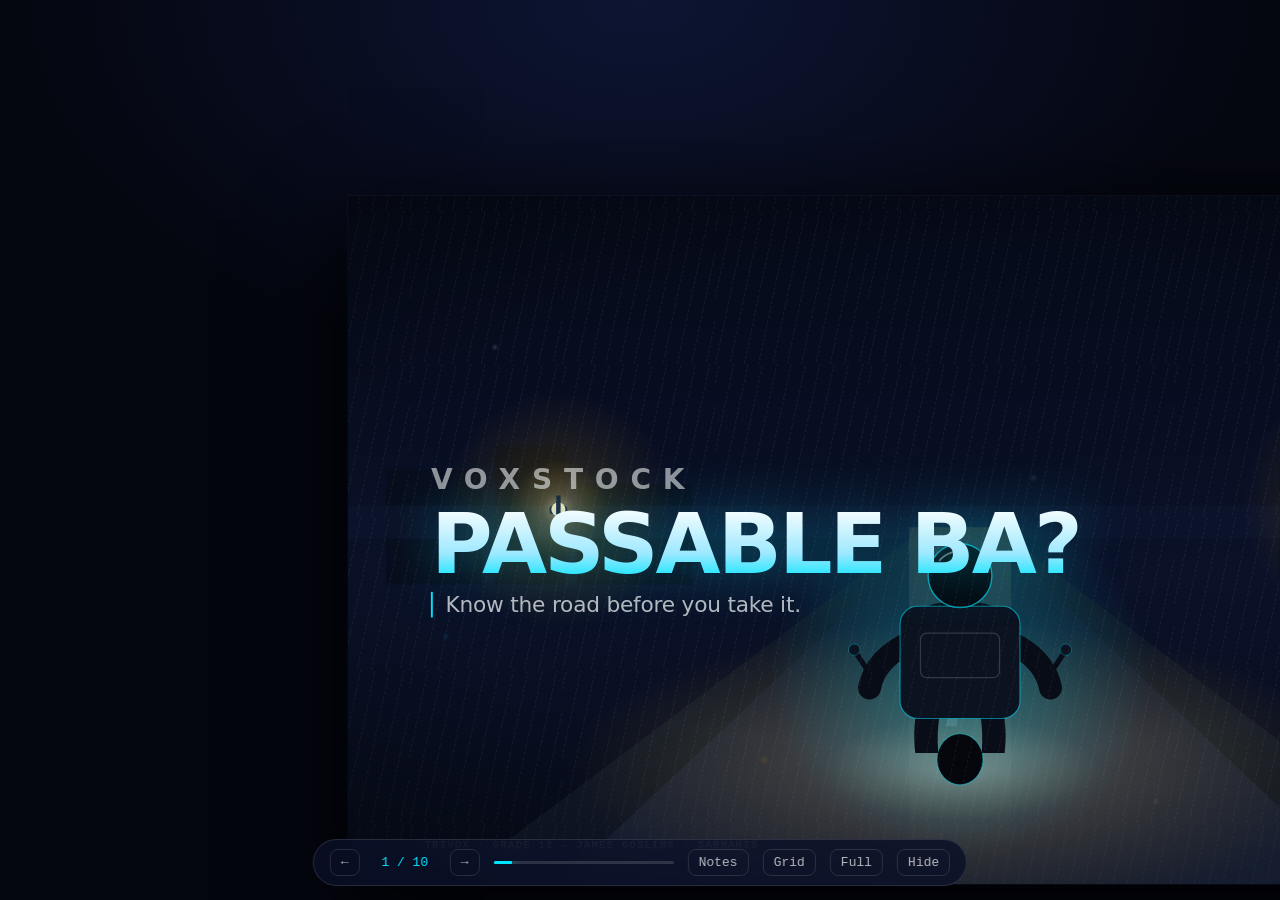
==== commit f887076c: "Make the deck a single self-contained file that works offline The multi-file build failed in the rea" ====
--- a/index.html
+++ b/index.html
@@ -6,12 +6,1701 @@
 <title>PASSABLE BA? — VOXSTOCK × TRIVOX</title>
 <meta name="description" content="Passable Ba? — street-level flood monitoring and passability alerts for the Philippines. Cinematic pitch deck.">
 
-<link rel="preconnect" href="https://fonts.googleapis.com">
-<link rel="preconnect" href="https://fonts.gstatic.com" crossorigin>
-<link href="https://fonts.googleapis.com/css2?family=Inter:wght@400;500;600;700&family=Inter+Tight:wght@600;700;800&family=JetBrains+Mono:wght@400;500;600&display=swap" rel="stylesheet">
-
-<link rel="stylesheet" href="css/deck.css">
-<link rel="stylesheet" href="css/scenes.css">
+<style>
+/* ==================================================================
+   PASSABLE BA? — cinematic deck
+   Design system + shared chrome
+   VOXSTOCK × TRIVOX · SABNAHIS
+   ================================================================== */
+
+/* ---------- tokens ---------- */
+:root {
+  /* palette — locked to the master prompt */
+  --navy:        #0A1128;
+  --navy-deep:   #050A18;
+  --navy-lift:   #0F1A3C;
+  --white:       #FFFFFF;
+  --cyan:        #00E5FF;
+  --amber:       #FFB800;
+  --red:         #FF2D2D;
+
+  --ink-70: rgba(255,255,255,.70);
+  --ink-55: rgba(255,255,255,.55);
+  --ink-40: rgba(255,255,255,.40);
+
+  --glass-fill:   rgba(255,255,255,.065);
+  --glass-line:   rgba(255,255,255,.20);
+  --glass-blur:   12px;
+  --card-radius:  24px;
+
+  --cyan-glow:    0 0 40px rgba(0,229,255,.15);
+  --amber-glow:   0 0 40px rgba(255,184,0,.14);
+
+  /* System font stacks only — the deck must render identically offline,
+     with no network, and with no font files to ship alongside it. */
+  --mono: ui-monospace, "SF Mono", "Cascadia Mono", "Segoe UI Mono",
+          Menlo, Consolas, "Liberation Mono", monospace;
+  --body: system-ui, -apple-system, "Segoe UI", Roboto, "Helvetica Neue",
+          Arial, "Noto Sans", sans-serif;
+  --display: system-ui, -apple-system, "Segoe UI", Roboto, "Helvetica Neue",
+             Arial, "Noto Sans", sans-serif;
+
+  --ease: cubic-bezier(.22,.61,.36,1);
+}
+
+/* ---------- reset ---------- */
+* { margin: 0; padding: 0; box-sizing: border-box; }
+
+html, body {
+  height: 100%;
+  background: #000;
+  overflow: hidden;
+  font-family: var(--body);
+  -webkit-font-smoothing: antialiased;
+  text-rendering: optimizeLegibility;
+}
+
+button { font: inherit; color: inherit; background: none; border: none; cursor: pointer; }
+
+/* ==================================================================
+   STAGE — 1920×1080 canvas, scaled to fit
+   ================================================================== */
+
+#stage {
+  position: fixed;
+  inset: 0;
+  display: grid;
+  place-items: center;
+  background:
+    radial-gradient(70% 60% at 50% 0%, #0d1533 0%, #04060f 70%),
+    #000;
+}
+
+#deck {
+  position: relative;
+  width: 1920px;
+  height: 1080px;
+  transform-origin: center center;
+  transform: scale(var(--scale, 1));
+  background: var(--navy);
+  overflow: hidden;
+  box-shadow: 0 40px 140px rgba(0,0,0,.9), 0 0 0 1px rgba(255,255,255,.06);
+}
+
+/* ---------- slide base ---------- */
+.slide {
+  position: absolute;
+  inset: 0;
+  display: flex;
+  flex-direction: column;
+  padding: 96px 120px 150px;
+  background: var(--navy);
+  color: var(--white);
+  opacity: 0;
+  visibility: hidden;
+  transition: opacity .55s var(--ease), visibility .55s;
+  overflow: hidden;
+}
+
+.slide.is-active {
+  opacity: 1;
+  visibility: visible;
+  z-index: 2;
+}
+
+/* every slide carries a vignette so the frame never reads flat */
+.slide::after {
+  content: "";
+  position: absolute;
+  inset: 0;
+  pointer-events: none;
+  background: radial-gradient(115% 85% at 50% 45%, transparent 42%, rgba(0,0,0,.62) 100%);
+  z-index: 40;
+}
+
+/* ==================================================================
+   SHARED TYPE
+   ================================================================== */
+
+.kicker {
+  font-size: 22px;
+  font-weight: 700;
+  letter-spacing: .22em;
+  text-transform: uppercase;
+  color: var(--cyan);
+}
+
+h1, h2, h3 { font-family: var(--display); font-weight: 700; letter-spacing: -.02em; }
+
+.headline {
+  font-size: 92px;
+  line-height: 1.02;
+  max-width: 20ch;
+}
+
+.headline-sm { font-size: 74px; }
+
+.subheadline {
+  font-family: var(--display);
+  font-size: 68px;
+  font-weight: 600;
+  line-height: 1.06;
+  letter-spacing: -.02em;
+  color: var(--cyan);
+}
+
+.body-copy {
+  font-size: 34px;
+  line-height: 1.42;
+  font-weight: 400;
+  color: var(--ink-70);
+  max-width: 34ch;
+}
+
+.mono { font-family: var(--mono); }
+
+/* ==================================================================
+   GLASS CARDS — the signature surface
+   ================================================================== */
+
+.glass {
+  position: relative;
+  background: var(--glass-fill);
+  backdrop-filter: blur(var(--glass-blur)) saturate(140%);
+  -webkit-backdrop-filter: blur(var(--glass-blur)) saturate(140%);
+  border: 1px solid var(--glass-line);
+  border-radius: var(--card-radius);
+  box-shadow: var(--cyan-glow), inset 0 1px 0 rgba(255,255,255,.08);
+}
+
+.glass.is-amber {
+  border-color: rgba(255,184,0,.42);
+  box-shadow: var(--amber-glow), inset 0 1px 0 rgba(255,255,255,.08);
+}
+
+.glass.is-red {
+  border-color: rgba(255,45,45,.48);
+  box-shadow: 0 0 40px rgba(255,45,45,.16), inset 0 1px 0 rgba(255,255,255,.08);
+}
+
+/* ==================================================================
+   CHIPS / TAGS
+   ================================================================== */
+
+.chip {
+  display: inline-flex;
+  align-items: center;
+  gap: 10px;
+  font-family: var(--mono);
+  font-size: 20px;
+  font-weight: 500;
+  letter-spacing: .04em;
+  padding: 10px 16px;
+  border-radius: 999px;
+  background: rgba(255,255,255,.05);
+  border: 1px solid rgba(255,255,255,.16);
+  color: var(--ink-70);
+  white-space: nowrap;
+}
+
+.chip.is-cyan  { color: var(--cyan);  border-color: rgba(0,229,255,.4);  background: rgba(0,229,255,.07); }
+.chip.is-amber { color: var(--amber); border-color: rgba(255,184,0,.42); background: rgba(255,184,0,.07); }
+.chip.is-red   { color: var(--red);   border-color: rgba(255,45,45,.45); background: rgba(255,45,45,.08); }
+.chip.is-green { color: #34E27A;      border-color: rgba(52,226,122,.4); background: rgba(52,226,122,.07); }
+
+.dot {
+  width: 12px; height: 12px;
+  border-radius: 50%;
+  background: currentColor;
+  flex: 0 0 auto;
+  box-shadow: 0 0 12px currentColor;
+}
+
+/* ==================================================================
+   SLIDE CHROME — footer, seal, citation
+   ================================================================== */
+
+.slide-footer {
+  position: absolute;
+  left: 120px;
+  right: 120px;
+  bottom: 52px;
+  display: flex;
+  align-items: center;
+  justify-content: space-between;
+  gap: 32px;
+  z-index: 45;
+  font-family: var(--mono);
+  font-size: 17px;
+  letter-spacing: .1em;
+  color: var(--ink-40);
+  text-transform: uppercase;
+}
+
+.footer-mark { color: rgba(255,255,255,.62); font-weight: 600; }
+
+.footer-page { color: var(--cyan); opacity: .75; }
+
+/* seal slot — drop assets/sabnahis-seal.png in and it appears */
+.seal {
+  position: absolute;
+  right: 96px;
+  bottom: 92px;
+  width: 132px;
+  height: 132px;
+  object-fit: contain;
+  opacity: .14;
+  z-index: 44;
+  pointer-events: none;
+  filter: grayscale(.15);
+}
+
+/* citation + honesty labels */
+.citation,
+.disclaimer {
+  position: absolute;
+  z-index: 46;
+  font-family: var(--mono);
+  font-size: 18px;
+  line-height: 1.5;
+  letter-spacing: .01em;
+  color: var(--ink-40);
+  max-width: 520px;
+}
+
+.citation { border-left: 2px solid rgba(0,229,255,.45); padding-left: 14px; }
+.disclaimer { border-left: 2px solid rgba(255,184,0,.5); padding-left: 14px; color: rgba(255,184,0,.82); }
+
+.citation strong, .disclaimer strong {
+  color: rgba(255,255,255,.72);
+  font-weight: 600;
+  letter-spacing: .08em;
+  text-transform: uppercase;
+}
+
+/* ==================================================================
+   BUILD-IN ANIMATION SYSTEM
+   Elements animate when their slide gains .is-active.
+   Stagger with style="--i: 0..n"
+   ================================================================== */
+
+.build {
+  opacity: 0;
+  transform: translateY(26px);
+}
+
+.slide.is-active .build {
+  animation: buildIn .78s var(--ease) forwards;
+  animation-delay: calc(var(--i, 0) * 120ms + 80ms);
+}
+
+@keyframes buildIn {
+  to { opacity: 1; transform: none; }
+}
+
+/* held beats — for the Slide 1 sequence */
+.slide.is-active .build-hold {
+  animation-name: buildInHold;
+}
+@keyframes buildInHold {
+  0%   { opacity: 0; transform: translateY(26px); }
+  22%  { opacity: 1; transform: none; }
+  78%  { opacity: 1; transform: none; }
+  100% { opacity: 1; transform: none; }
+}
+
+/* slow reveals without movement */
+.fade-in { opacity: 0; }
+.slide.is-active .fade-in {
+  animation: fadeIn 1.4s var(--ease) forwards;
+  animation-delay: calc(var(--i, 0) * 120ms + 80ms);
+}
+@keyframes fadeIn { to { opacity: 1; } }
+
+/* ==================================================================
+   AMBIENT ENVIRONMENT — rain, bloom (reused across scenes)
+   ================================================================== */
+
+.rain-layer {
+  position: absolute;
+  inset: -20% -20%;
+  pointer-events: none;
+  opacity: .5;
+  background-image: repeating-linear-gradient(
+    102deg,
+    transparent 0 6px,
+    rgba(255,255,255,.16) 6px 7px,
+    transparent 7px 22px
+  );
+  background-size: 240px 240px;
+  animation: rainFall 1.1s linear infinite;
+  z-index: 5;
+  mix-blend-mode: screen;
+}
+
+.rain-layer.is-slow { animation-duration: 1.9s; opacity: .34; }
+.rain-layer.is-dense { opacity: .68; animation-duration: .8s; }
+
+@keyframes rainFall {
+  to { transform: translate3d(-60px, 240px, 0); }
+}
+
+/* rain-on-lens bokeh, static, sits in front of everything */
+.lens-bokeh {
+  position: absolute;
+  inset: 0;
+  pointer-events: none;
+  z-index: 30;
+  opacity: .5;
+  background-image:
+    radial-gradient(circle at 12% 22%, rgba(255,255,255,.30) 0 3px, transparent 4px),
+    radial-gradient(circle at 78% 12%, rgba(0,229,255,.26) 0 4px, transparent 6px),
+    radial-gradient(circle at 88% 68%, rgba(255,255,255,.22) 0 5px, transparent 7px),
+    radial-gradient(circle at 34% 82%, rgba(255,184,0,.20) 0 4px, transparent 6px),
+    radial-gradient(circle at 56% 41%, rgba(255,255,255,.16) 0 3px, transparent 5px),
+    radial-gradient(circle at 8% 64%, rgba(0,229,255,.16) 0 3px, transparent 5px),
+    radial-gradient(circle at 66% 88%, rgba(255,255,255,.14) 0 3px, transparent 5px);
+  filter: blur(1.4px);
+}
+
+/* ==================================================================
+   HUD — bottom-left progress + controls (hideable for presenting)
+   ================================================================== */
+
+#hud {
+  position: fixed;
+  left: 50%;
+  bottom: 14px;
+  transform: translateX(-50%);
+  display: flex;
+  align-items: center;
+  gap: 14px;
+  padding: 9px 16px;
+  border-radius: 999px;
+  background: rgba(10,17,40,.82);
+  border: 1px solid rgba(255,255,255,.12);
+  backdrop-filter: blur(14px);
+  z-index: 200;
+  font-family: var(--mono);
+  font-size: 13px;
+  color: var(--ink-55);
+  transition: opacity .3s var(--ease);
+}
+
+#hud.is-hidden { opacity: 0; pointer-events: none; }
+
+#hud button {
+  padding: 5px 10px;
+  border-radius: 8px;
+  border: 1px solid rgba(255,255,255,.12);
+  color: var(--ink-70);
+  transition: background .2s, color .2s, border-color .2s;
+}
+
+#hud button:hover { background: rgba(0,229,255,.12); color: var(--cyan); border-color: rgba(0,229,255,.4); }
+
+#counter { min-width: 62px; text-align: center; color: var(--cyan); }
+
+#progress-rail {
+  width: 180px;
+  height: 3px;
+  border-radius: 3px;
+  background: rgba(255,255,255,.14);
+  overflow: hidden;
+}
+
+#progress-bar {
+  height: 100%;
+  width: 0;
+  background: var(--cyan);
+  box-shadow: 0 0 12px var(--cyan);
+  transition: width .35s var(--ease);
+}
+
+/* ==================================================================
+   SPEAKER NOTES
+   ================================================================== */
+
+#notes {
+  position: fixed;
+  right: 0;
+  top: 0;
+  bottom: 0;
+  width: min(520px, 92vw);
+  background: rgba(6,10,22,.96);
+  border-left: 1px solid rgba(255,255,255,.12);
+  backdrop-filter: blur(18px);
+  transform: translateX(100%);
+  transition: transform .32s var(--ease);
+  z-index: 300;
+  display: flex;
+  flex-direction: column;
+}
+
+#notes.is-open { transform: none; }
+
+.notes-head {
+  display: flex;
+  align-items: center;
+  gap: 12px;
+  padding: 20px 24px;
+  border-bottom: 1px solid rgba(255,255,255,.1);
+}
+
+.notes-head .label {
+  font-family: var(--mono);
+  font-size: 13px;
+  letter-spacing: .16em;
+  text-transform: uppercase;
+  color: var(--cyan);
+}
+
+.notes-body {
+  padding: 24px;
+  overflow-y: auto;
+  display: flex;
+  flex-direction: column;
+  gap: 18px;
+}
+
+.notes-title {
+  font-family: var(--display);
+  font-size: 26px;
+  font-weight: 700;
+  letter-spacing: -.01em;
+}
+
+.notes-text {
+  font-size: 17px;
+  line-height: 1.68;
+  color: var(--ink-70);
+}
+
+.notes-cue {
+  font-size: 15px;
+  line-height: 1.6;
+  color: rgba(255,184,0,.82);
+  border-left: 2px solid rgba(255,184,0,.5);
+  padding-left: 14px;
+}
+
+/* ==================================================================
+   OVERVIEW GRID
+   ================================================================== */
+
+#overview {
+  position: fixed;
+  inset: 0;
+  background: rgba(3,5,12,.97);
+  backdrop-filter: blur(10px);
+  z-index: 400;
+  display: none;
+  padding: 40px;
+  overflow-y: auto;
+}
+
+#overview.is-open { display: block; }
+
+.ov-grid {
+  display: grid;
+  grid-template-columns: repeat(auto-fill, minmax(300px, 1fr));
+  gap: 20px;
+}
+
+.ov-card {
+  position: relative;
+  aspect-ratio: 16/9;
+  border-radius: 12px;
+  border: 1px solid rgba(255,255,255,.14);
+  background: var(--navy);
+  overflow: hidden;
+  display: flex;
+  flex-direction: column;
+  align-items: flex-start;
+  justify-content: flex-end;
+  padding: 16px;
+  gap: 6px;
+  text-align: left;
+  transition: border-color .2s, transform .2s;
+}
+
+.ov-card:hover { border-color: var(--cyan); transform: translateY(-3px); }
+
+.ov-card .n {
+  position: absolute;
+  top: 12px; left: 14px;
+  font-family: var(--mono);
+  font-size: 12px;
+  color: var(--cyan);
+}
+
+.ov-card .t {
+  font-family: var(--display);
+  font-size: 19px;
+  font-weight: 700;
+  line-height: 1.15;
+  color: var(--white);
+}
+
+.ov-card .s {
+  font-family: var(--mono);
+  font-size: 11px;
+  letter-spacing: .1em;
+  text-transform: uppercase;
+  color: var(--ink-40);
+}
+
+/* ==================================================================
+   REDUCED MOTION
+   ================================================================== */
+
+@media (prefers-reduced-motion: reduce) {
+  .build, .fade-in { opacity: 1; transform: none; animation: none !important; }
+  .slide.is-active .build, .slide.is-active .fade-in { opacity: 1; }
+  .rain-layer { animation: none; }
+  .slide { transition-duration: .01s; }
+}
+
+/* ==================================================================
+   PRINT / PDF — one slide per 1920×1080 page
+   ================================================================== */
+
+@media print {
+  @page { size: 1920px 1080px; margin: 0; }
+
+  html, body { overflow: visible; background: #fff; height: auto; }
+
+  #stage {
+    position: static;
+    display: block;
+    background: none;
+    inset: auto;
+  }
+
+  #deck {
+    transform: none !important;
+    width: 1920px;
+    height: auto;
+    box-shadow: none;
+    overflow: visible;
+    background: none;
+  }
+
+  .slide {
+    position: relative;
+    inset: auto;
+    opacity: 1 !important;
+    visibility: visible !important;
+    break-after: page;
+    page-break-after: always;
+    width: 1920px;
+    height: 1080px;
+  }
+
+  .slide:last-of-type { break-after: auto; page-break-after: auto; }
+
+  .build, .fade-in { opacity: 1 !important; transform: none !important; animation: none !important; }
+
+  #hud, #notes, #overview, .rain-layer { display: none !important; }
+}
+
+/* ==================================================================
+   PASSABLE BA? — per-slide scenes
+   Every slide gets its own depth planes, light sources and materials.
+   ================================================================== */
+
+/* ==================================================================
+   REUSABLE — phone mockup
+   ================================================================== */
+
+.phone {
+  position: relative;
+  width: 380px;
+  aspect-ratio: 9 / 19.2;
+  border-radius: 52px;
+  background: linear-gradient(160deg, #1b2338 0%, #0a0f1e 60%, #05080f 100%);
+  border: 1px solid rgba(255,255,255,.16);
+  box-shadow:
+    0 0 0 9px #05070d,
+    0 0 0 10px rgba(255,255,255,.10),
+    0 60px 120px rgba(0,0,0,.75),
+    0 0 90px rgba(0,229,255,.16);
+  padding: 14px;
+  flex: 0 0 auto;
+}
+
+.phone-screen {
+  position: relative;
+  width: 100%;
+  height: 100%;
+  border-radius: 40px;
+  overflow: hidden;
+  background: #05080f;
+}
+
+.phone-notch {
+  position: absolute;
+  top: 22px; left: 50%;
+  transform: translateX(-50%);
+  width: 108px; height: 26px;
+  border-radius: 999px;
+  background: #04060c;
+  z-index: 6;
+  border: 1px solid rgba(255,255,255,.07);
+}
+
+/* ==================================================================
+   SLIDE 1 — YOU'RE 2 KM AWAY
+   ================================================================== */
+
+.s1 { justify-content: center; align-items: flex-start; padding-left: 130px; }
+
+.s1-scene { position: absolute; inset: 0; z-index: 1; }
+
+.s1-beats {
+  position: relative;
+  z-index: 20;
+  display: flex;
+  flex-direction: column;
+  gap: 6px;
+  min-height: 460px;
+  justify-content: center;
+}
+
+.s1-beat {
+  font-family: var(--display);
+  font-size: 78px;
+  font-weight: 700;
+  letter-spacing: -.025em;
+  line-height: 1.08;
+  color: var(--white);
+  text-shadow: 0 0 60px rgba(0,0,0,.9);
+}
+
+.s1-beat.is-question { color: var(--cyan); }
+
+.s1-lockup {
+  position: absolute;
+  left: 130px;
+  top: 50%;
+  transform: translateY(-50%);
+  z-index: 22;
+  display: flex;
+  flex-direction: column;
+  gap: 14px;
+  opacity: 0;
+}
+
+.slide.is-active .s1-lockup {
+  animation: lockupIn 1.2s var(--ease) 6.4s forwards;
+}
+
+@keyframes lockupIn {
+  from { opacity: 0; transform: translateY(calc(-50% + 30px)); }
+  to   { opacity: 1; transform: translateY(-50%); }
+}
+
+.s1-brand {
+  font-family: var(--display);
+  font-size: 44px;
+  font-weight: 700;
+  letter-spacing: .42em;
+  text-transform: uppercase;
+  color: var(--ink-55);
+}
+
+.s1-product {
+  font-family: var(--display);
+  font-size: 132px;
+  font-weight: 800;
+  letter-spacing: -.035em;
+  line-height: .94;
+  background: linear-gradient(180deg, #FFFFFF 0%, #9fe9ff 62%, #00E5FF 100%);
+  -webkit-background-clip: text;
+  background-clip: text;
+  -webkit-text-fill-color: transparent;
+  filter: drop-shadow(0 0 42px rgba(0,229,255,.34));
+}
+
+.s1-tagline {
+  font-size: 34px;
+  color: var(--ink-70);
+  letter-spacing: -.01em;
+  border-left: 3px solid var(--cyan);
+  padding-left: 20px;
+}
+
+/* beats fade away as the lockup arrives */
+.slide.is-active .s1-beats {
+  animation: beatsOut .8s var(--ease) 6s forwards;
+}
+
+@keyframes beatsOut { to { opacity: 0; transform: translateY(-24px); } }
+
+/* ==================================================================
+   SLIDE 2 — THE INFORMATION GAP
+   ================================================================== */
+
+.s2 { padding: 0; }
+
+.s2-split {
+  position: absolute;
+  inset: 0;
+  display: grid;
+  grid-template-columns: 1fr 1fr;
+  z-index: 1;
+}
+
+/* left — phone in the rain */
+.s2-left {
+  position: relative;
+  display: grid;
+  place-items: center;
+  background: linear-gradient(180deg, #060b1a 0%, #0A1128 100%);
+  overflow: hidden;
+}
+
+/* the phone is the only light source on this side */
+.s2-left::before {
+  content: "";
+  position: absolute;
+  width: 620px; height: 620px;
+  border-radius: 50%;
+  background: radial-gradient(circle, rgba(0,229,255,.20) 0%, transparent 68%);
+  filter: blur(30px);
+}
+
+.s2-left .phone { z-index: 3; transform: rotate(-4deg); }
+
+/* right — the flooded street */
+.s2-right {
+  position: relative;
+  background:
+    linear-gradient(180deg, #0b0f1c 0%, #141008 42%, #1a1206 100%);
+  overflow: hidden;
+  border-left: 1px solid rgba(0,229,255,.28);
+}
+
+.s2-right::before {
+  content: "";
+  position: absolute;
+  inset: 0;
+  background: radial-gradient(58% 42% at 52% 62%, rgba(255,184,0,.24) 0%, transparent 72%);
+}
+
+.s2-right::after {
+  content: "";
+  position: absolute;
+  left: 0; right: 0; bottom: 0;
+  height: 46%;
+  background: linear-gradient(180deg, rgba(64,42,12,.55) 0%, rgba(28,18,6,.9) 100%);
+  box-shadow: inset 0 3px 0 rgba(255,184,0,.22);
+}
+
+/* weather app reading, inside the phone */
+.weather-app {
+  position: absolute;
+  inset: 0;
+  display: flex;
+  flex-direction: column;
+  align-items: center;
+  justify-content: center;
+  gap: 18px;
+  background: linear-gradient(180deg, #0b1226 0%, #070d1c 100%);
+  z-index: 2;
+}
+
+.wa-icon {
+  font-size: 82px;
+  filter: drop-shadow(0 0 26px rgba(0,229,255,.6));
+}
+
+.wa-temp {
+  font-family: var(--display);
+  font-size: 66px;
+  font-weight: 700;
+  letter-spacing: -.03em;
+  color: var(--white);
+}
+
+.wa-cond {
+  font-family: var(--mono);
+  font-size: 19px;
+  letter-spacing: .22em;
+  text-transform: uppercase;
+  color: var(--cyan);
+}
+
+.wa-place {
+  font-size: 20px;
+  color: var(--ink-40);
+  letter-spacing: .04em;
+}
+
+/* the three "unknown" cards straddling the seam */
+.s2-cards {
+  position: absolute;
+  left: 50%;
+  top: 50%;
+  transform: translate(-50%, -50%);
+  z-index: 25;
+  display: flex;
+  flex-direction: column;
+  gap: 18px;
+  perspective: 1400px;
+}
+
+.s2-card {
+  display: flex;
+  align-items: center;
+  gap: 18px;
+  padding: 18px 26px;
+  border-radius: 18px;
+  background: rgba(10,17,40,.72);
+  backdrop-filter: blur(12px);
+  border: 1px solid rgba(255,184,0,.42);
+  box-shadow: var(--amber-glow), 0 24px 60px rgba(0,0,0,.6);
+  font-family: var(--mono);
+  font-size: 23px;
+  letter-spacing: .02em;
+  color: var(--amber);
+  white-space: nowrap;
+}
+
+.s2-card:nth-child(1) { transform: translateX(-72px) rotateY(10deg); }
+.s2-card:nth-child(2) { transform: translateX(-30px) rotateY(6deg); }
+.s2-card:nth-child(3) { transform: translateX(-96px) rotateY(12deg); }
+
+.s2-copy {
+  position: absolute;
+  left: 120px;
+  top: 96px;
+  z-index: 30;
+  display: flex;
+  flex-direction: column;
+  gap: 16px;
+  max-width: 580px;
+}
+
+.s2-copy .headline { font-size: 74px; }
+
+/* ==================================================================
+   SLIDE 3 — THE REVEAL
+   ================================================================== */
+
+.s3 { justify-content: center; gap: 44px; }
+
+.s3-stage {
+  position: absolute;
+  inset: 0;
+  z-index: 1;
+}
+
+.s3-holo {
+  position: absolute;
+  right: 250px;
+  top: 300px;
+  z-index: 12;
+  padding: 26px 34px;
+  border-radius: 18px;
+  background: rgba(0,229,255,.09);
+  border: 1px solid rgba(0,229,255,.55);
+  box-shadow: 0 0 60px rgba(0,229,255,.32), inset 0 0 40px rgba(0,229,255,.10);
+  font-family: var(--mono);
+  font-size: 30px;
+  letter-spacing: .06em;
+  color: var(--cyan);
+  text-shadow: 0 0 22px rgba(0,229,255,.85);
+  animation: holoPulse 3.4s ease-in-out infinite;
+}
+
+@keyframes holoPulse {
+  0%, 100% { box-shadow: 0 0 60px rgba(0,229,255,.32), inset 0 0 40px rgba(0,229,255,.10); }
+  50%      { box-shadow: 0 0 92px rgba(0,229,255,.52), inset 0 0 52px rgba(0,229,255,.16); }
+}
+
+.s3-copy {
+  position: relative;
+  z-index: 20;
+  display: flex;
+  flex-direction: column;
+  gap: 20px;
+  max-width: 780px;
+}
+
+.s3-brand {
+  font-family: var(--display);
+  font-size: 118px;
+  font-weight: 800;
+  letter-spacing: -.035em;
+  line-height: .95;
+  background: linear-gradient(180deg, #FFFFFF 0%, #9fe9ff 60%, #00E5FF 100%);
+  -webkit-background-clip: text;
+  background-clip: text;
+  -webkit-text-fill-color: transparent;
+  filter: drop-shadow(0 0 40px rgba(0,229,255,.3));
+}
+
+/* the data chain */
+.s3-chain {
+  position: absolute;
+  left: 120px;
+  bottom: 190px;
+  z-index: 22;
+  display: flex;
+  align-items: center;
+  gap: 20px;
+}
+
+.s3-node {
+  font-family: var(--mono);
+  font-size: 21px;
+  letter-spacing: .12em;
+  text-transform: uppercase;
+  padding: 14px 22px;
+  border-radius: 14px;
+  background: rgba(255,255,255,.05);
+  border: 1px solid rgba(0,229,255,.36);
+  color: var(--cyan);
+  box-shadow: 0 0 30px rgba(0,229,255,.12);
+}
+
+.s3-arrow { color: rgba(0,229,255,.7); font-size: 26px; }
+
+/* ==================================================================
+   SLIDE 4 — SYSTEM ARCHITECTURE
+   ================================================================== */
+
+.s4 { justify-content: center; align-items: flex-end; }
+
+.s4-head {
+  position: absolute;
+  left: 120px;
+  top: 96px;
+  z-index: 20;
+  display: flex;
+  flex-direction: column;
+  gap: 14px;
+  max-width: 620px;
+}
+
+.s4-head .headline { font-size: 78px; }
+
+.s4-stack {
+  position: relative;
+  z-index: 20;
+  margin-right: 90px;
+  display: flex;
+  flex-direction: column;
+  gap: 16px;
+  width: 900px;
+  perspective: 2000px;
+  transform: translateY(30px);
+}
+
+.s4-slab {
+  display: grid;
+  grid-template-columns: 1fr auto;
+  align-items: center;
+  gap: 26px;
+  padding: 22px 30px;
+  border-radius: 20px;
+  background: rgba(0,229,255,.055);
+  backdrop-filter: blur(12px);
+  border: 1px solid rgba(0,229,255,.34);
+  box-shadow: 0 0 44px rgba(0,229,255,.12), inset 0 1px 0 rgba(255,255,255,.08);
+  transform: rotateX(14deg) rotateY(-13deg);
+  transform-style: preserve-3d;
+}
+
+.s4-slab:nth-child(2) { margin-left: 34px; transform: rotateX(14deg) rotateY(-13deg) translateZ(18px); }
+.s4-slab:nth-child(3) { margin-left: 68px; transform: rotateX(14deg) rotateY(-13deg) translateZ(36px); }
+.s4-slab:nth-child(4) { margin-left: 102px; transform: rotateX(14deg) rotateY(-13deg) translateZ(54px);
+  border-color: rgba(255,184,0,.38); box-shadow: 0 0 54px rgba(255,184,0,.16), inset 0 0 34px rgba(255,184,0,.05); }
+.s4-slab:nth-child(5) { margin-left: 136px; transform: rotateX(14deg) rotateY(-13deg) translateZ(72px);
+  border-color: rgba(0,229,255,.62); box-shadow: 0 0 70px rgba(0,229,255,.24), inset 0 1px 0 rgba(255,255,255,.1); }
+
+.s4-slab .name {
+  font-family: var(--mono);
+  font-size: 24px;
+  letter-spacing: .16em;
+  text-transform: uppercase;
+  color: var(--white);
+  font-weight: 600;
+}
+
+.s4-slab .role {
+  font-size: 21px;
+  color: var(--cyan);
+  letter-spacing: .01em;
+}
+
+.s4-slab .idx {
+  font-family: var(--mono);
+  font-size: 34px;
+  font-weight: 700;
+  color: rgba(0,229,255,.42);
+}
+
+/* ==================================================================
+   SLIDE 5 — PRODUCT EXPERIENCE
+   ================================================================== */
+
+.s5 { padding: 0; }
+
+.s5-stage {
+  position: absolute;
+  inset: 0;
+  z-index: 1;
+  background:
+    radial-gradient(60% 50% at 30% 50%, rgba(0,229,255,.14) 0%, transparent 70%),
+    linear-gradient(180deg, #060a16 0%, #04060f 100%);
+}
+
+.s5-phone {
+  position: absolute;
+  left: 190px;
+  top: 150px;
+  z-index: 12;
+  transform: rotate(-3deg);
+}
+
+.s5-copy {
+  position: absolute;
+  left: 690px;
+  top: 118px;
+  z-index: 20;
+  display: flex;
+  flex-direction: column;
+  gap: 16px;
+  max-width: 460px;
+}
+
+.s5-copy .headline { font-size: 62px; }
+
+/* the location detail callout — nearest to the lens */
+.s5-callout {
+  position: absolute;
+  left: 1180px;
+  top: 400px;
+  z-index: 30;
+  width: 560px;
+  padding: 28px 30px;
+  border-radius: 22px;
+  background: rgba(10,17,40,.86);
+  backdrop-filter: blur(14px);
+  border: 1px solid rgba(255,45,45,.5);
+  box-shadow: 0 0 60px rgba(255,45,45,.2), 0 40px 90px rgba(0,0,0,.7);
+  display: flex;
+  flex-direction: column;
+  gap: 16px;
+  transform: rotateY(-9deg);
+}
+
+.s5-callout .loc {
+  font-family: var(--mono);
+  font-size: 21px;
+  letter-spacing: .1em;
+  text-transform: uppercase;
+  color: var(--white);
+}
+
+.s5-callout .lvl {
+  font-family: var(--display);
+  font-size: 62px;
+  font-weight: 700;
+  letter-spacing: -.02em;
+  color: var(--cyan);
+  text-shadow: 0 0 34px rgba(0,229,255,.5);
+  line-height: 1;
+}
+
+.s5-callout .rule {
+  height: 1px;
+  background: linear-gradient(90deg, rgba(255,45,45,.6), transparent);
+}
+
+/* the push notification — further back, softer */
+.s5-notif {
+  position: absolute;
+  left: 1180px;
+  top: 132px;
+  z-index: 26;
+  width: 540px;
+  padding: 24px 26px;
+  border-radius: 22px;
+  background: rgba(10,17,40,.78);
+  backdrop-filter: blur(16px);
+  border: 1px solid rgba(255,255,255,.22);
+  box-shadow: 0 30px 80px rgba(0,0,0,.7), 0 0 44px rgba(0,229,255,.12);
+  display: flex;
+  flex-direction: column;
+  gap: 12px;
+  filter: blur(.4px);
+}
+
+.s5-notif .app {
+  display: flex;
+  align-items: center;
+  gap: 12px;
+  font-family: var(--mono);
+  font-size: 16px;
+  letter-spacing: .14em;
+  text-transform: uppercase;
+  color: var(--cyan);
+}
+
+.s5-notif .line {
+  display: flex;
+  align-items: center;
+  gap: 12px;
+  font-size: 22px;
+  color: var(--ink-70);
+}
+
+.s5-notif .line.is-danger { color: var(--red); }
+.s5-notif .line.is-warn { color: var(--amber); }
+
+/* legend */
+.s5-legend {
+  display: flex;
+  gap: 12px;
+  flex-wrap: wrap;
+  max-width: 460px;
+  margin-top: 8px;
+}
+
+/* ==================================================================
+   SLIDE 6 — ECOSYSTEM
+   ================================================================== */
+
+.s6 { align-items: center; justify-content: center; }
+
+.s6-head {
+  position: absolute;
+  left: 50%;
+  top: 76px;
+  transform: translateX(-50%);
+  text-align: center;
+  z-index: 26;
+  display: flex;
+  flex-direction: column;
+  gap: 10px;
+  width: 100%;
+}
+
+.s6-head .headline { font-size: 68px; margin: 0 auto; }
+
+.s6-core {
+  position: absolute;
+  left: 50%;
+  top: 54%;
+  transform: translate(-50%, -50%);
+  z-index: 14;
+  width: 620px;
+  height: 460px;
+  border-radius: 26px;
+  overflow: hidden;
+  border: 1px solid rgba(0,229,255,.42);
+  box-shadow: 0 0 90px rgba(0,229,255,.28), inset 0 0 60px rgba(0,229,255,.08);
+  background: #04070f;
+}
+
+.s6-streams {
+  position: absolute;
+  inset: 0;
+  z-index: 8;
+  pointer-events: none;
+}
+
+.s6-orbit {
+  position: absolute;
+  inset: 0;
+  z-index: 18;
+  pointer-events: none;
+}
+
+.s6-node {
+  position: absolute;
+  width: 268px;
+  padding: 16px 18px;
+  border-radius: 18px;
+  background: rgba(8,14,30,.86);
+  backdrop-filter: blur(12px);
+  border: 1px solid rgba(0,229,255,.30);
+  box-shadow: 0 0 40px rgba(0,229,255,.14);
+  display: flex;
+  flex-direction: column;
+  gap: 4px;
+}
+
+.s6-node .who {
+  font-family: var(--mono);
+  font-size: 17px;
+  letter-spacing: .09em;
+  text-transform: uppercase;
+  color: var(--cyan);
+}
+
+.s6-node .pain {
+  font-size: 19px;
+  line-height: 1.35;
+  color: var(--white);
+}
+
+.s6-node.is-warn { border-color: rgba(255,184,0,.44); box-shadow: 0 0 40px rgba(255,184,0,.14); }
+.s6-node.is-warn .who { color: var(--amber); }
+
+/* six positions around the core */
+.s6-node:nth-child(1) { left: 120px;  top: 210px; }
+.s6-node:nth-child(2) { left: 100px;  top: 640px; }
+.s6-node:nth-child(3) { left: 700px;  top: 860px; }
+.s6-node:nth-child(4) { left: 1330px; top: 860px; }
+.s6-node:nth-child(5) { left: 1560px; top: 210px; }
+.s6-node:nth-child(6) { left: 1580px; top: 640px; }
+
+/* ==================================================================
+   SLIDE 7 — BUSINESS MODEL
+   ================================================================== */
+
+.s7 { align-items: center; }
+
+.s7-head {
+  position: relative;
+  z-index: 26;
+  display: flex;
+  flex-direction: column;
+  align-items: center;
+  gap: 14px;
+  text-align: center;
+  padding-top: 4px;
+}
+
+.s7-head .headline { font-size: 76px; }
+
+.s7-label {
+  font-family: var(--mono);
+  font-size: 20px;
+  font-weight: 600;
+  letter-spacing: .16em;
+  text-transform: uppercase;
+  color: var(--amber);
+  padding: 12px 22px;
+  border-radius: 999px;
+  border: 1px solid rgba(255,184,0,.5);
+  background: rgba(255,184,0,.08);
+  box-shadow: var(--amber-glow);
+}
+
+.s7-tiers {
+  position: relative;
+  z-index: 24;
+  display: grid;
+  grid-template-columns: repeat(3, 1fr);
+  gap: 32px;
+  width: 1560px;
+  margin-top: 46px;
+  perspective: 1800px;
+}
+
+.s7-tier {
+  padding: 34px 32px;
+  border-radius: 24px;
+  background: rgba(255,255,255,.07);
+  backdrop-filter: blur(14px);
+  border: 1px solid rgba(255,255,255,.24);
+  box-shadow: 0 0 60px rgba(0,229,255,.14), inset 0 1px 0 rgba(255,255,255,.1);
+  display: flex;
+  flex-direction: column;
+  gap: 14px;
+  text-align: left;
+  transform: rotateX(9deg);
+}
+
+.s7-tier:nth-child(1) { transform: rotateX(9deg) translateZ(-30px); }
+.s7-tier:nth-child(3) { transform: rotateX(9deg) translateZ(-30px); }
+
+.s7-tier .who {
+  font-family: var(--mono);
+  font-size: 20px;
+  letter-spacing: .14em;
+  text-transform: uppercase;
+  color: var(--cyan);
+}
+
+.s7-tier .price {
+  font-family: var(--display);
+  font-size: 52px;
+  font-weight: 700;
+  letter-spacing: -.025em;
+  color: var(--white);
+  text-shadow: 0 0 34px rgba(0,229,255,.35);
+  line-height: 1.05;
+}
+
+.s7-tier .note {
+  font-size: 20px;
+  color: var(--ink-55);
+}
+
+.s7-flow {
+  position: absolute;
+  left: 50%;
+  top: 62%;
+  transform: translate(-50%, -50%);
+  z-index: 6;
+  opacity: .5;
+}
+
+.s7-secondary {
+  position: relative;
+  z-index: 26;
+  display: flex;
+  gap: 14px;
+  margin-top: 40px;
+  flex-wrap: wrap;
+  justify-content: center;
+  max-width: 1500px;
+}
+
+/* ==================================================================
+   SLIDE 8 — MVP ROADMAP
+   ================================================================== */
+
+.s8 { }
+
+.s8-lockup {
+  position: relative;
+  z-index: 24;
+  display: flex;
+  align-items: baseline;
+  gap: 34px;
+  flex-wrap: wrap;
+}
+
+.s8-lockup .fig {
+  font-family: var(--display);
+  font-size: 128px;
+  font-weight: 800;
+  letter-spacing: -.04em;
+  line-height: .9;
+  color: var(--white);
+  text-shadow: 0 0 60px rgba(0,229,255,.4), 0 0 120px rgba(0,229,255,.2);
+}
+
+.s8-lockup .sep {
+  font-size: 72px;
+  color: rgba(0,229,255,.5);
+  font-weight: 300;
+}
+
+.s8-city {
+  position: absolute;
+  left: 720px;
+  top: 250px;
+  z-index: 12;
+  width: 1080px;
+  height: 620px;
+  perspective: 1600px;
+  transform: rotateX(48deg) rotateZ(-6deg);
+  transform-style: preserve-3d;
+}
+
+.s8-city svg { width: 100%; height: 100%; overflow: visible; }
+
+.s8-copy {
+  position: relative;
+  z-index: 24;
+  max-width: 620px;
+  margin-top: 34px;
+}
+
+.s8-pilots {
+  position: absolute;
+  left: 120px;
+  bottom: 200px;
+  z-index: 26;
+  display: flex;
+  flex-direction: column;
+  gap: 12px;
+}
+
+.s8-pilot-row { display: flex; gap: 12px; }
+
+.s8-timeline {
+  position: absolute;
+  left: 120px;
+  right: 120px;
+  bottom: 118px;
+  z-index: 26;
+  display: flex;
+  align-items: center;
+  gap: 0;
+}
+
+.s8-step {
+  flex: 1;
+  display: flex;
+  flex-direction: column;
+  gap: 8px;
+  padding-right: 20px;
+  position: relative;
+}
+
+.s8-step::before {
+  content: "";
+  position: absolute;
+  left: 0; right: 0; top: 9px;
+  height: 1px;
+  background: linear-gradient(90deg, rgba(0,229,255,.6), rgba(0,229,255,.12));
+}
+
+.s8-step .num {
+  font-family: var(--mono);
+  font-size: 15px;
+  color: var(--cyan);
+  letter-spacing: .14em;
+  position: relative;
+  z-index: 2;
+}
+
+.s8-step .lbl {
+  font-size: 17px;
+  line-height: 1.3;
+  color: var(--ink-70);
+}
+
+/* ==================================================================
+   SLIDE 9 — CHALLENGES & SOLUTIONS (darkest)
+   ================================================================== */
+
+.s9 {
+  background:
+    radial-gradient(50% 42% at 22% 48%, rgba(255,184,0,.16) 0%, transparent 72%),
+    linear-gradient(180deg, #05070e 0%, #03050a 100%);
+}
+
+/* deliberately under-sized: the risks are the subject, not the hardware */
+.s9-sensor {
+  position: absolute;
+  left: 150px;
+  top: 556px;
+  z-index: 12;
+  width: 250px;
+}
+
+.s9-copy {
+  position: absolute;
+  left: 120px;
+  top: 96px;
+  z-index: 24;
+  display: flex;
+  flex-direction: column;
+  gap: 12px;
+  max-width: 470px;
+}
+
+.s9-copy .headline { font-size: 50px; }
+.s9-copy .subheadline { font-size: 42px; }
+.s9-copy .body-copy { font-size: 26px; }
+
+.s9-cards {
+  position: absolute;
+  right: 120px;
+  top: 96px;
+  z-index: 22;
+  width: 1200px;
+  display: grid;
+  grid-template-columns: 1fr 1fr;
+  gap: 16px;
+}
+
+.s9-card {
+  padding: 16px 20px;
+  border-radius: 16px;
+  background: rgba(255,184,0,.06);
+  backdrop-filter: blur(12px);
+  border: 1px solid rgba(255,184,0,.42);
+  box-shadow: 0 0 32px rgba(255,184,0,.1);
+  display: flex;
+  flex-direction: column;
+  gap: 9px;
+}
+
+.s9-card .risk {
+  font-family: var(--mono);
+  font-size: 19px;
+  letter-spacing: .06em;
+  color: var(--amber);
+  text-transform: uppercase;
+}
+
+.s9-card .div {
+  height: 1px;
+  background: linear-gradient(90deg, rgba(255,184,0,.5), transparent);
+}
+
+.s9-card .fix {
+  font-size: 19px;
+  line-height: 1.35;
+  color: var(--cyan);
+}
+
+/* depth stagger so the grid reads as a floating cluster, not a table */
+.s9-card:nth-child(1) { transform: translateZ(30px); }
+.s9-card:nth-child(4) { transform: translateZ(18px); }
+.s9-card:nth-child(6) { transform: translateZ(24px); }
+.s9-card:nth-child(7) { transform: translateZ(12px); }
+
+/* ==================================================================
+   SLIDE 10 — FINAL VISION
+   ================================================================== */
+
+.s10 { justify-content: center; align-items: flex-start; padding-left: 130px; }
+
+.s10-scene { position: absolute; inset: 0; z-index: 1; }
+
+.s10-copy {
+  position: relative;
+  z-index: 24;
+  display: flex;
+  flex-direction: column;
+  gap: 16px;
+  max-width: 900px;
+}
+
+.s10-line {
+  font-family: var(--display);
+  font-size: 60px;
+  font-weight: 700;
+  letter-spacing: -.025em;
+  line-height: 1.1;
+  color: var(--white);
+  text-shadow: 0 0 50px rgba(0,0,0,.85);
+}
+
+.s10-line.is-cyan { color: var(--cyan); text-shadow: 0 0 50px rgba(0,229,255,.5); }
+
+.s10-end {
+  position: relative;
+  z-index: 24;
+  margin-top: 34px;
+  display: flex;
+  flex-direction: column;
+  gap: 14px;
+  opacity: 0;
+}
+
+.slide.is-active .s10-end {
+  animation: lockupIn 1.1s var(--ease) 4.2s forwards;
+}
+
+.s10-brand {
+  font-family: var(--display);
+  font-size: 104px;
+  font-weight: 800;
+  letter-spacing: -.035em;
+  line-height: .95;
+  background: linear-gradient(180deg, #FFFFFF 0%, #9fe9ff 60%, #00E5FF 100%);
+  -webkit-background-clip: text;
+  background-clip: text;
+  -webkit-text-fill-color: transparent;
+  filter: drop-shadow(0 0 44px rgba(0,229,255,.36));
+}
+
+.s10-tag {
+  font-size: 32px;
+  color: var(--white);
+  letter-spacing: .01em;
+  border-left: 3px solid var(--cyan);
+  padding-left: 20px;
+}
+
+.s10-members {
+  font-family: var(--mono);
+  font-size: 16px;
+  line-height: 1.7;
+  letter-spacing: .06em;
+  color: var(--ink-40);
+  text-transform: uppercase;
+}
+
+/* the camera pull-up: scene drifts as the map rises */
+.s10-dissolve {
+  position: absolute;
+  inset: 0;
+  z-index: 8;
+  opacity: 0;
+  background: linear-gradient(180deg, #04060f 0%, #0A1128 100%);
+}
+
+.slide.is-active .s10-dissolve {
+  animation: fadeIn 1.6s var(--ease) 2.2s forwards;
+}
+
+.s10-map {
+  position: absolute;
+  left: 50%;
+  bottom: -120px;
+  transform: translateX(-50%) rotateX(58deg);
+  transform-origin: bottom center;
+  width: 1900px;
+  height: 760px;
+  z-index: 10;
+  opacity: 0;
+}
+
+.slide.is-active .s10-map {
+  animation: mapRise 2.4s var(--ease) 2.6s forwards;
+}
+
+@keyframes mapRise {
+  from { opacity: 0; transform: translateX(-50%) rotateX(58deg) translateY(140px); }
+  to   { opacity: 1; transform: translateX(-50%) rotateX(58deg) translateY(0); }
+}
+
+.s10-map svg { width: 100%; height: 100%; overflow: visible; }
+
+/* sensor points igniting like stars */
+.spark {
+  opacity: 0;
+}
+
+.slide.is-active .spark {
+  animation: sparkIn 1.5s ease-out forwards;
+  animation-delay: calc(3.2s + var(--d, 0) * 55ms);
+}
+
+@keyframes sparkIn {
+  0%   { opacity: 0; r: 0; }
+  40%  { opacity: 1; }
+  100% { opacity: .95; }
+}
+
+.fade-to-black {
+  position: absolute;
+  inset: 0;
+  background: #000;
+  z-index: 60;
+  opacity: 0;
+  pointer-events: none;
+}
+
+.slide.is-active .fade-to-black {
+  animation: fadeIn 1.4s ease-in 7.4s forwards;
+}
+</style>
+<noscript>
+<style>
+  html, body { overflow: auto !important; height: auto !important; background: #050A18 !important; }
+  #stage { position: static !important; display: block !important; inset: auto !important; }
+  #deck  { transform: none !important; width: auto !important; height: auto !important; box-shadow: none !important; }
+  .slide { position: relative !important; inset: auto !important; opacity: 1 !important;
+           visibility: visible !important; margin: 0 auto 24px !important;
+           transform: scale(0.45); transform-origin: top center; }
+  #hud, #notes, #overview { display: none !important; }
+</style>
+</noscript>
 </head>
 <body>
 
@@ -52,7 +1741,7 @@
 <!-- ==================================================================
      SLIDE 1 — YOU'RE 2 KM AWAY
      ================================================================== -->
-<section class="slide s1" data-title="You're 2 km away" data-scene="Hook">
+<section class="slide s1 is-active" data-title="You're 2 km away" data-scene="Hook">
   <div class="s1-scene">
     <svg viewBox="0 0 1920 1080" width="100%" height="100%" preserveAspectRatio="xMidYMid slice">
       <defs>
@@ -72,8 +1761,10 @@
           <stop offset="1"   stop-color="#ffb800" stop-opacity="0"/>
         </radialGradient>
         <radialGradient id="s1lamp" cx="0.5" cy="0.5" r="0.5">
-          <stop offset="0"   stop-color="#ffc95e" stop-opacity="0.6"/>
-          <stop offset="1"   stop-color="#ffb800" stop-opacity="0"/>
+          <stop offset="0"    stop-color="#ffe9a8" stop-opacity="0.55"/>
+          <stop offset="0.14" stop-color="#ffc95e" stop-opacity="0.30"/>
+          <stop offset="0.42" stop-color="#ffb800" stop-opacity="0.10"/>
+          <stop offset="1"    stop-color="#ffb800" stop-opacity="0"/>
         </radialGradient>
         <radialGradient id="s1rim" cx="0.5" cy="0.5" r="0.5">
           <stop offset="0"   stop-color="#00E5FF" stop-opacity="0.30"/>
@@ -98,12 +1789,19 @@
         <rect x="1760" y="446" width="150" height="164"/>
       </g>
 
-      <!-- streetlamps + bloom -->
+      <!-- horizon haze, separating sky from road -->
+      <rect x="0" y="486" width="1920" height="52" fill="#0e1730" opacity="0.55"/>
+
+      <!-- streetlamps: bloom + bright core + lamp head -->
       <g>
-        <circle cx="330"  cy="505" r="150" fill="url(#s1lamp)"/>
-        <circle cx="1600" cy="498" r="165" fill="url(#s1lamp)"/>
-        <line x1="330"  y1="505" x2="330"  y2="470" stroke="#1b2334" stroke-width="7"/>
-        <line x1="1600" y1="498" x2="1600" y2="462" stroke="#1b2334" stroke-width="7"/>
+        <circle cx="330"  cy="492" r="185" fill="url(#s1lamp)"/>
+        <circle cx="1600" cy="486" r="200" fill="url(#s1lamp)"/>
+        <rect x="316"  y="486" width="28" height="14" rx="6" fill="#1f2739"/>
+        <rect x="1586" y="480" width="28" height="14" rx="6" fill="#1f2739"/>
+        <circle cx="330"  cy="492" r="11" fill="#ffeec0" opacity="0.92"/>
+        <circle cx="1600" cy="486" r="12" fill="#ffeec0" opacity="0.92"/>
+        <line x1="330"  y1="500" x2="330"  y2="470" stroke="#1b2334" stroke-width="7"/>
+        <line x1="1600" y1="494" x2="1600" y2="462" stroke="#1b2334" stroke-width="7"/>
       </g>
 
       <!-- road -->
@@ -970,6 +2668,274 @@
      ================================================================== -->
 <div id="overview"><div class="ov-grid" id="ov-grid"></div></div>
 
-<script src="js/deck.js"></script>
+<script>
+/* ==================================================================
+   PASSABLE BA? — deck runtime
+   Navigation, scaling, speaker notes, overview, chrome injection.
+   No dependencies.
+   ================================================================== */
+
+(function () {
+  'use strict';
+
+  var deck      = document.getElementById('deck');
+  var stage     = document.getElementById('stage');
+  var slides    = Array.prototype.slice.call(document.querySelectorAll('.slide'));
+  var counter   = document.getElementById('counter');
+  var bar       = document.getElementById('progress-bar');
+  var notes     = document.getElementById('notes');
+  var overview  = document.getElementById('overview');
+  var notesTitle = document.getElementById('notes-title');
+  var notesText  = document.getElementById('notes-text');
+  var notesCue   = document.getElementById('notes-cue');
+
+  var current = 0;
+
+  /* ================================================================
+     SPEAKER NOTES
+     Natural delivery for a Filipino high-school entrepreneurship pitch.
+     The cue line is the thing not to forget.
+     ================================================================ */
+  var NOTES = [
+    {
+      title: '1 — You\'re 2 km away',
+      text: 'Start quiet. Let the screen do the work. Ask the room: "Has anyone here left the house because the weather looked okay, then got stuck?" Most of the room has. Then walk them through it — you know where you are going, you know it is raining, your map still shows the road open. What you do not know is whether the road ahead is already flooded. That gap is the whole business. Do not mention the product yet — let them feel the problem first.',
+      cue: 'Cue: pause after "BUT IS IT?" Let it sit for two full seconds before the logo appears.'
+    },
+    {
+      title: '2 — The information gap',
+      text: 'Be careful here: we are not saying weather apps are useless. They are good at what they are built for — telling us a storm is coming. What they do not tell us is whether one specific street, one specific underpass, is passable right now. Show both halves: on the left, the rain warning everyone already has. On the right, the three things nobody can answer — how deep, is the road open, can a motorcycle pass. That is the gap we are proposing to fill.',
+      cue: 'Cue: if a judge says "PAGASA already does this", agree — then point to the sensor slide. We come next to that.'
+    },
+    {
+      title: '3 — The reveal',
+      text: 'This is the product. One box, mounted on a wall at a flood-prone spot, measuring water depth and sending the number in real time. It is deliberately simple: a sensor, a connection, our platform, and the app people already carry. The readout says 40 cm — that is the number a rider actually needs, translated from raw data into something you can decide on. Keep this to about thirty seconds; the detail comes on the next slide.',
+      cue: 'Cue: say the words "street-level" out loud. It is the difference between us and river monitoring.'
+    },
+    {
+      title: '4 — Five steps, no jargon',
+      text: 'Explain it like you would to a ten-year-old, and do it in one breath: a sensor measures, a network sends the number, our server organises it, a rule turns it into advice, a person decides. Five steps. Then be honest and get ahead of the obvious question — yes, PAGASA and DOST already monitor river levels, and Marikina City already runs a three-stage alarm on the Marikina River. That is real and it is useful. What it does not tell you is whether the road you are about to take is passable. That is our layer, not their job.',
+      cue: 'Cue: this honesty chip WINS points. Say it before a judge asks it.'
+    },
+    {
+      title: '5 — What you see at 40 cm',
+      text: 'This is the slide that makes people see the product. Point at the map, then at the alert. The status is not a number we expect riders to interpret — it is plain language: not recommended for motorcycles, caution for cars, updated two minutes ago. The colour code stays consistent everywhere: green passable, yellow caution, orange high water, red not passable. Say clearly that this is a mockup — we have not built it yet — and that makes the next slide believable.',
+      cue: 'Cue: point out that we say "not recommended", not "bawal". We inform the decision; the rider still makes it.'
+    },
+    {
+      title: '6 — One road condition',
+      text: 'One reading, many people who need it. Do not read the list — name two and let the picture carry the rest. A rider loses a trip and a delivery fee. A trucking company loses cargo and a schedule. A school has to decide by 5 a.m. whether it is safe to hold class. A barangay gets extra eyes on roads it cannot patrol. Same missing information, different losses. That is why this is not just a rider app.',
+      cue: 'Cue: pick the group the judge panel will care about most and dwell on that one.'
+    },
+    {
+      title: '7 — How it earns',
+      text: 'Money, plainly. Riders pay a small monthly fee — fifty to a hundred pesos is our opening assumption. Businesses pay around five thousand a month because one avoided delayed delivery is worth more than that. Barangays and LGUs pay through service contracts, because they already have disaster-response budgets. Say the label out loud: this is proposed initial pricing, not market research. We have not sold anything yet, and we are not going to pretend we have.',
+      cue: 'Cue: NEVER say a price without saying the label. Judges are listening for exactly this.'
+    },
+    {
+      title: '8 — 5–10 sensors, 1 city, 30 days',
+      text: 'This is how we prove it cheaply. Not a nationwide rollout — five to ten sensors, one city, thirty days. Identify the flood-prone spots, partner with the barangay or the property owner, install, open it free to a group of riders, collect real data, then measure: was the reading accurate, did people actually use it, did it change where they went. The three cities on this slide are examples of where this could work. We are not claiming any agreement with them — that label is right there for a reason.',
+      cue: 'Cue: the MVP is the credibility slide. A judge can picture five sensors. Nobody believes a nationwide launch.'
+    },
+    {
+      title: '9 — We don\'t ignore the risks',
+      text: 'Every honest pitch has to answer this: what breaks? The sensor gets stolen; it gets vandalised; the reading drifts; the network drops; the power runs out; we cannot get permission; maintenance piles up; and false alerts destroy trust faster than no alerts. We are not hiding any of it. Each one has an answer already in the plan — secured mounting, protected enclosure, calibration, local storage, solar backup, barangay partnerships, scheduled inspections, health monitoring. A judge who trusts you is one who sees you have already thought about the failure.',
+      cue: 'Cue: slow down on this slide. Reading it fast looks like you are hiding something.'
+    },
+    {
+      title: '10 — Know before you go',
+      text: 'Bring it home. The same road from the start — except this time the rider knew, stopped early, and took the other route. Then pull back: one road becomes a city, one sensor becomes hundreds, all of them reporting. We are not trying to replace weather forecasting. We are adding the one thing missing at the moment of decision — is the road in front of me passable? Know the road before you take it. Thank you.',
+      cue: 'Cue: end on silence. No "thank you" slide after this one — let the black frame do the work.'
+    }
+  ];
+
+  /* ================================================================
+     CHROME — footer + seal + page number, identical on every slide.
+     Injected so the ten footers can never drift apart.
+     ================================================================ */
+  var SEAL_PATH = 'assets/sabnahis-seal.png';
+
+  slides.forEach(function (slide, i) {
+    // footer
+    var footer = document.createElement('div');
+    footer.className = 'slide-footer';
+    footer.innerHTML =
+      '<span class="footer-mark">TRIVOX · Grade 12 – James Gosling · SABNAHIS</span>' +
+      '<span class="footer-page">' + String(i + 1).padStart(2, '0') + ' / ' + String(slides.length).padStart(2, '0') + '</span>';
+    slide.appendChild(footer);
+
+    // seal slot — disappears silently until the real file is added
+    var seal = document.createElement('img');
+    seal.className = 'seal';
+    seal.alt = '';
+    seal.setAttribute('aria-hidden', 'true');
+    seal.src = SEAL_PATH;
+    seal.addEventListener('error', function () { seal.remove(); });
+    slide.appendChild(seal);
+  });
+
+  /* ================================================================
+     SCALING — fit the 1920×1080 canvas to any viewport
+     ================================================================ */
+  function resize() {
+    var pad = 28;
+    var scale = Math.min(
+      (window.innerWidth  - pad * 2) / 1920,
+      (window.innerHeight - pad * 2) / 1080
+    );
+    // never upscale past 1.0 on huge displays; keep it crisp
+    scale = Math.min(scale, 1);
+    deck.style.setProperty('--scale', scale);
+  }
+
+  window.addEventListener('resize', resize);
+  resize();
+
+  /* ================================================================
+     NAVIGATION
+     ================================================================ */
+  function goTo(index, opts) {
+    var next = Math.max(0, Math.min(slides.length - 1, index));
+    if (next === current && !(opts && opts.force)) return;
+
+    slides[current].classList.remove('is-active');
+
+    // restart build-ins by forcing a reflow
+    void slides[next].offsetWidth;
+    slides[next].classList.add('is-active');
+
+    current = next;
+    counter.textContent = (current + 1) + ' / ' + slides.length;
+    bar.style.width = ((current + 1) / slides.length * 100) + '%';
+
+    renderNotes();
+
+    // replaceState throws SecurityError on file:// in some browsers.
+    // Never let a URL nicety break navigation.
+    try {
+      history.replaceState(null, '', '#' + (current + 1));
+    } catch (err) { /* file:// — ignore */ }
+  }
+
+  function next() { goTo(current + 1); }
+  function prev() { goTo(current - 1); }
+
+  function renderNotes() {
+    var n = NOTES[current] || { title: '', text: '', cue: '' };
+    notesTitle.textContent = n.title;
+    notesText.textContent  = n.text;
+    notesCue.textContent   = n.cue || '';
+  }
+
+  document.getElementById('next').addEventListener('click', next);
+  document.getElementById('prev').addEventListener('click', prev);
+  document.getElementById('btn-notes').addEventListener('click', toggleNotes);
+  document.getElementById('btn-grid').addEventListener('click', toggleGrid);
+  document.getElementById('btn-full').addEventListener('click', toggleFullscreen);
+
+  document.getElementById('btn-hud').addEventListener('click', function () {
+    document.getElementById('hud').classList.add('is-hidden');
+  });
+  document.getElementById('notes-close').addEventListener('click', toggleNotes);
+
+  function toggleNotes() {
+    var open = notes.classList.toggle('is-open');
+    notes.setAttribute('aria-hidden', open ? 'false' : 'true');
+  }
+
+  function toggleGrid() {
+    overview.classList.toggle('is-open');
+  }
+
+  function toggleFullscreen() {
+    try {
+      if (!document.fullscreenElement) {
+        if (document.documentElement.requestFullscreen) {
+          document.documentElement.requestFullscreen();
+        }
+      } else if (document.exitFullscreen) {
+        document.exitFullscreen();
+      }
+    } catch (err) {
+      /* fullscreen is blocked in some file:// contexts — not fatal */
+    }
+  }
+
+  /* ================================================================
+     OVERVIEW GRID
+     ================================================================ */
+  var grid = document.getElementById('ov-grid');
+  slides.forEach(function (slide, i) {
+    var card = document.createElement('button');
+    card.className = 'ov-card';
+    card.innerHTML =
+      '<span class="n">' + String(i + 1).padStart(2, '0') + '</span>' +
+      '<span class="t">' + (slide.dataset.title || 'Slide ' + (i + 1)) + '</span>' +
+      '<span class="s">' + (slide.dataset.scene || '') + '</span>';
+    card.addEventListener('click', function () {
+      goTo(i, { force: true });
+      overview.classList.remove('is-open');
+    });
+    grid.appendChild(card);
+  });
+
+  /* ================================================================
+     KEYBOARD
+     ================================================================ */
+  document.addEventListener('keydown', function (e) {
+    switch (e.key) {
+      case 'ArrowRight': case 'PageDown': case ' ':
+        e.preventDefault(); next(); break;
+      case 'ArrowLeft': case 'PageUp':
+        e.preventDefault(); prev(); break;
+      case 'Home':
+        e.preventDefault(); goTo(0); break;
+      case 'End':
+        e.preventDefault(); goTo(slides.length - 1); break;
+      case 'n': case 'N':
+        toggleNotes(); break;
+      case 'g': case 'G':
+        toggleGrid(); break;
+      case 'f': case 'F':
+        toggleFullscreen(); break;
+      case 'h': case 'H':
+        document.getElementById('hud').classList.toggle('is-hidden'); break;
+      case 'Escape':
+        notes.classList.remove('is-open');
+        overview.classList.remove('is-open');
+        break;
+    }
+  });
+
+  /* ================================================================
+     TOUCH
+     ================================================================ */
+  var touchX = null;
+  document.addEventListener('touchstart', function (e) {
+    touchX = e.changedTouches[0].clientX;
+  }, { passive: true });
+
+  document.addEventListener('touchend', function (e) {
+    if (touchX === null) return;
+    var dx = e.changedTouches[0].clientX - touchX;
+    if (Math.abs(dx) > 55) { dx < 0 ? next() : prev(); }
+    touchX = null;
+  }, { passive: true });
+
+  /* ================================================================
+     BOOT
+     ================================================================ */
+  var start = parseInt((location.hash || '').replace('#', ''), 10);
+  current = 0;
+  slides[0].classList.add('is-active');
+  counter.textContent = '1 / ' + slides.length;
+  bar.style.width = (1 / slides.length * 100) + '%';
+  renderNotes();
+
+  if (!isNaN(start) && start > 0) {
+    goTo(start - 1, { force: true });
+  }
+})();
+</script>
 </body>
 </html>
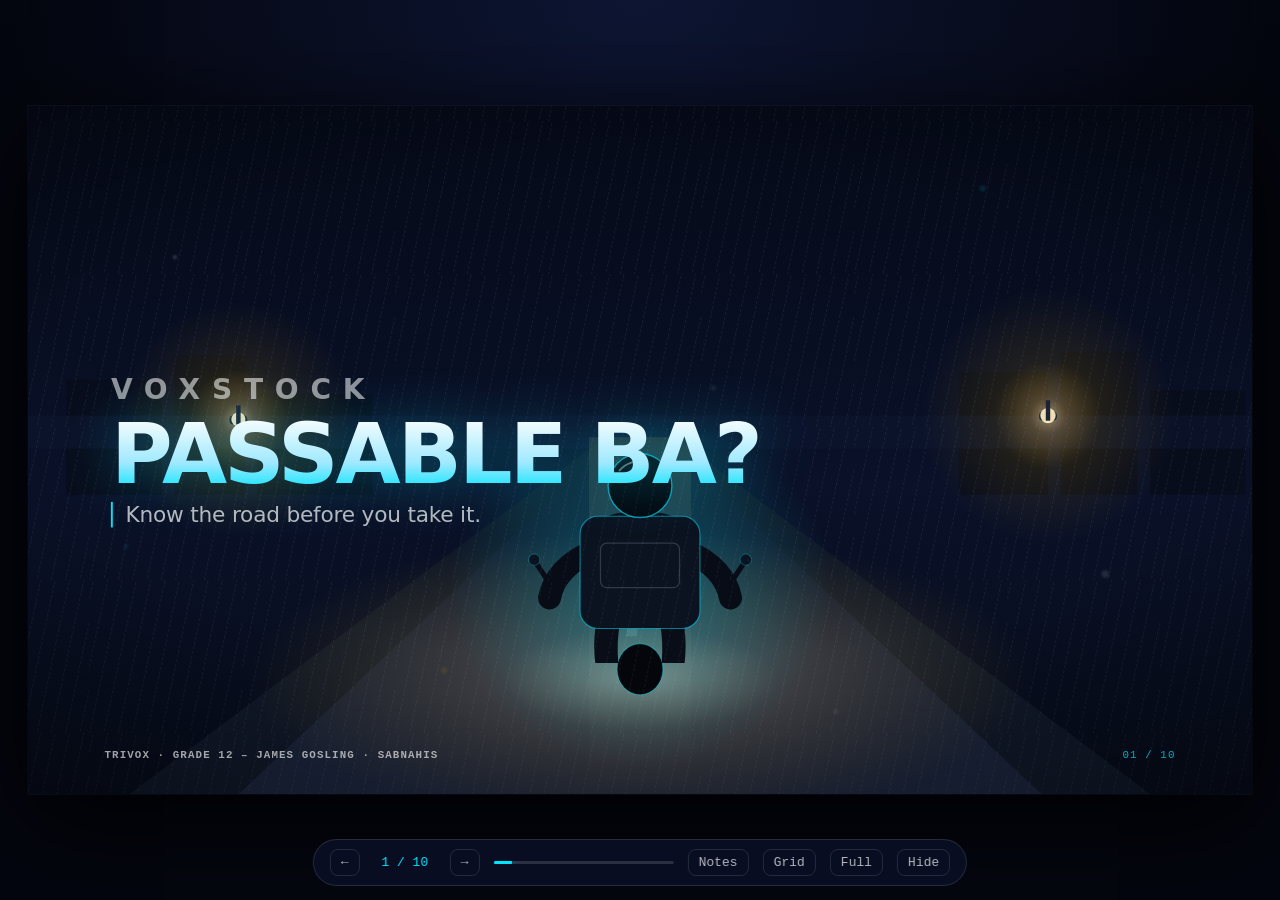
==== commit 6d2dacc4: "Fix off-centre deck; add the full competition entry document Rendering bug: the deck was pushed down" ====
--- a/index.html
+++ b/index.html
@@ -69,19 +69,26 @@
 #stage {
   position: fixed;
   inset: 0;
-  display: grid;
-  place-items: center;
+  overflow: hidden;
   background:
     radial-gradient(70% 60% at 50% 0%, #0d1533 0%, #04060f 70%),
     #000;
 }
 
+/* The deck is absolutely centred, then scaled about its own centre.
+   Deliberately NOT flex/grid centring: a child larger than its centred
+   flex/grid container overflows unpredictably across engines (some clamp
+   to keep content reachable), which shoved the deck off-centre and off
+   the bottom of the viewport. Absolute + translate is deterministic. */
 #deck {
-  position: relative;
+  position: absolute;
+  left: 50%;
+  top: 50%;
+  --scale: 1;
   width: 1920px;
   height: 1080px;
+  transform: translate(-50%, -50%) scale(var(--scale));
   transform-origin: center center;
-  transform: scale(var(--scale, 1));
   background: var(--navy);
   overflow: hidden;
   box-shadow: 0 40px 140px rgba(0,0,0,.9), 0 0 0 1px rgba(255,255,255,.06);
@@ -575,9 +582,13 @@
     display: block;
     background: none;
     inset: auto;
+    overflow: visible;
   }
 
   #deck {
+    position: static;
+    left: auto;
+    top: auto;
     transform: none !important;
     width: 1920px;
     height: auto;
@@ -2779,16 +2790,25 @@
      ================================================================ */
   function resize() {
     var pad = 28;
-    var scale = Math.min(
-      (window.innerWidth  - pad * 2) / 1920,
-      (window.innerHeight - pad * 2) / 1080
-    );
-    // never upscale past 1.0 on huge displays; keep it crisp
+    var vw = window.innerWidth  || document.documentElement.clientWidth  || 1920;
+    var vh = window.innerHeight || document.documentElement.clientHeight || 1080;
+
+    var scale = Math.min((vw - pad * 2) / 1920, (vh - pad * 2) / 1080);
+
+    // Guard against a zero-sized viewport (hidden tab, odd embed, print).
+    if (!isFinite(scale) || scale <= 0) scale = 1;
+
+    // Never upscale past 1.0 — keeps type crisp on large displays.
     scale = Math.min(scale, 1);
-    deck.style.setProperty('--scale', scale);
+
+    deck.style.setProperty('--scale', String(scale));
   }
 
   window.addEventListener('resize', resize);
+  window.addEventListener('orientationchange', resize);
+  if (window.visualViewport) {
+    window.visualViewport.addEventListener('resize', resize);
+  }
   resize();
 
   /* ================================================================
